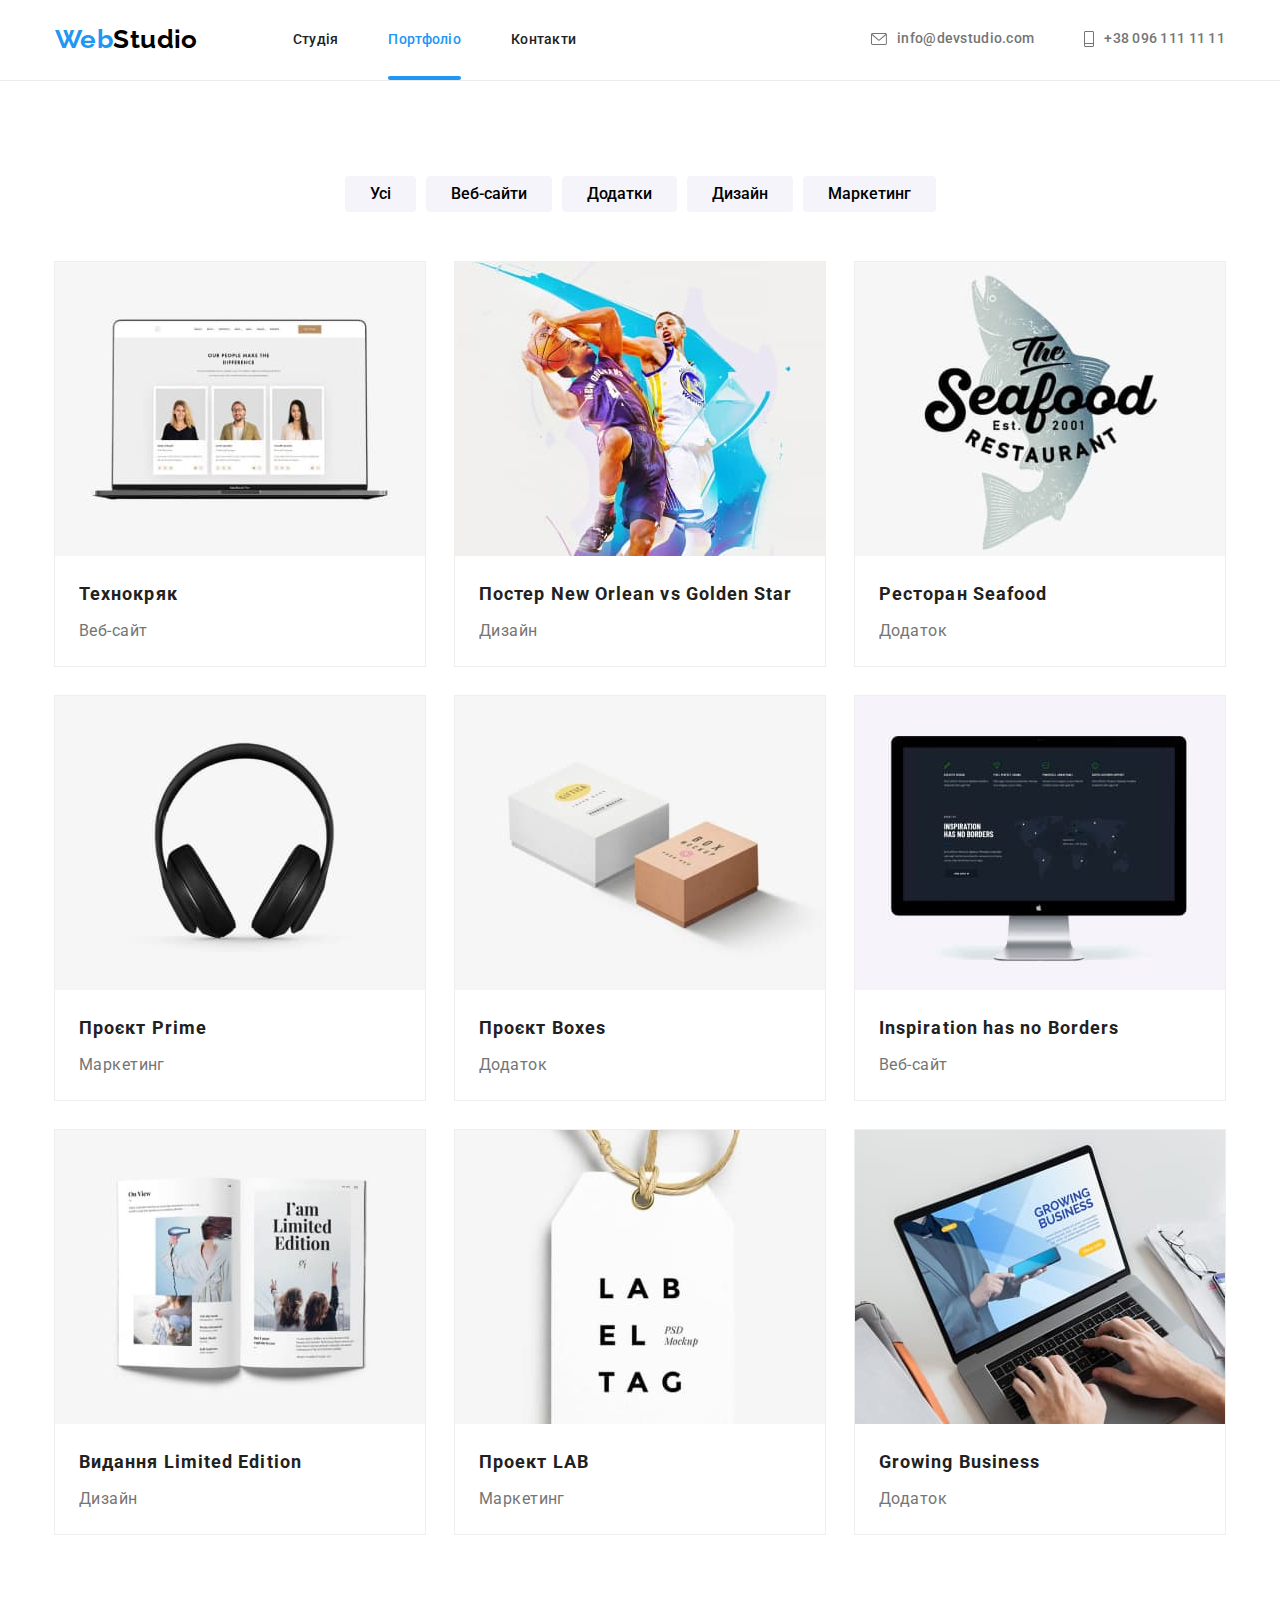
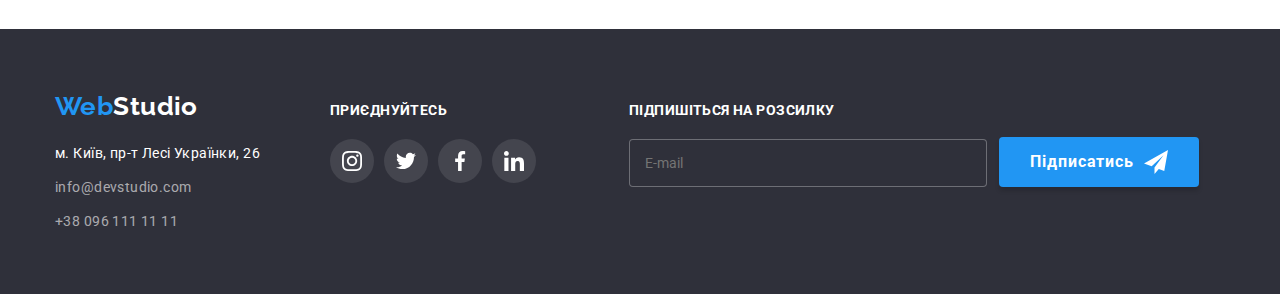
==== portfolio.html @ cc5fdcf3 "6th homework state" ====
<!DOCTYPE html>
<html lang="uk">
<head>
    <meta charset="UTF-8">
    <meta http-equiv="X-UA-Compatible" content="IE=edge">
    <meta name="viewport" content="width=device-width, initial-scale=1.0">
    <title>Document</title>
    <link rel="preconnect" href="https://fonts.googleapis.com">
    <link rel="preconnect" href="https://fonts.gstatic.com" crossorigin>
    <link href="https://fonts.googleapis.com/css2?family=Raleway:wght@700&family=Roboto:wght@400;500;700;900&display=swap"
        rel="stylesheet">
    <link rel="stylesheet" href="https://cdn.jsdelivr.net/npm/modern-normalize@1.1.0/modern-normalize.min.css">
    <link  rel="stylesheet" href="./css/style.css"/>
</head>

<body>
    <!-- шапка -->
<header>
    <div class="container">
        <nav>
            <a href="./index.html" class="nav-link-logo"><span class="logo" lang="en">
                    <span class="logo-part" lang="en">Web</span>Studio</span>
            </a>
            <ul class="nav-list">
                <li>
                    <a href="./index.html" class="nav-link ">Студія</a>
                </li>
                <li>
                    <a href="./portfolio.html" class="nav-link link-current">Портфоліо</a>
                </li>
                <li>
                    <a href="#" class="nav-link">Контакти</a>
                </li>
            </ul>
        </nav>
        <ul class="nav-contacts">
            <li>
                <a href="mailto:info@devstudio.com" class="nav-link-contacts">
                    <svg class="contact-icon envelope">
                        <use href="./image/icons.svg#icon-envelope"></use>
                    </svg>
                    info@devstudio.com
                </a>
            </li>
            <li>
                <a href="tel:380961111111" class="nav-link-contacts">
                    <svg class="contact-icon vector">
                        <use href="./image/icons.svg#icon-Vector"></use>
                    </svg>
                    +38 096 111 11 11
                </a>
            </li>
        </ul>
    </div>
    </header>
    <main>
        <section class="works-section">
            <div class="container">
                <!-- невидимий заголовок -->
                <h1 class="visually-hidden">Роботи</h1>
                <ul class="w-filters">
                    <li>
                        <button type="button" class="filter">Усі</button>
                    </li>
                    <li>
                        <button type="button" class="filter">Веб-сайти</button>
                    </li>
                    <li>
                        <button type="button" class="filter">Додатки</button>
                     </li>
                    <li>
                        <button type="button" class="filter">Дизайн</button>
                    </li>
                    <li>
                        <button type="button" class="filter">Маркетинг</button>
                    </li>
                </ul>
                    <ul class="w-list">
                        <li>
                            <a href="#" target="blank" class="work">
                                <div class="w-thumb">
                                    <img src="./image/portfolio/technokryak.jpg" alt="логотип Технокряк" width="370">
                                    <div class="overlay-paragraph">
                                        <p>Ресурс пропонує комплексні пропозиції з різним рівнем функціоналу та сервісів. Все це дозволить відвідувачу отримати
                                        вичерпні відомості про компанію чи приватну особу.</p>
                                    </div>
                                </div>
                                <div class="text-container">
                                    <h2 class="w-name">Технокряк</h2>
                                    <p class="w-filter">Веб-сайт</p>
                                </div>
                            </a>
                        </li>
                        <li>
                            <a href="#" target="blank" class="work">
                                <div class="w-thumb">
                                    <img src="./image/portfolio/poster_no_vs_gs.jpg" alt="постер" width="370">
                                    <div class="overlay-paragraph">
                                        <p>Ресурс пропонує комплексні пропозиції з різним рівнем функціоналу та сервісів. Все це дозволить відвідувачу
                                            отримати
                                            вичерпні відомості про компанію чи приватну особу.</p>
                                    </div>
                                </div>
                                <div class="text-container">
                                    <h2 class="w-name">Постер New Orlean vs Golden Star</h2>
                                    <p class="w-filter">Дизайн</p>
                                </div>
                            </a>
                        </li>
                        <li>
                            <a href="#" target="blank" class="work">
                                <div class="w-thumb">
                                    <img src="./image/portfolio/seafood.jpg" alt="логотип Seafood" width="370">
                                    <div class="overlay-paragraph">
                                        <p>Ресурс пропонує комплексні пропозиції з різним рівнем функціоналу та сервісів. Все це дозволить відвідувачу
                                            отримати
                                            вичерпні відомості про компанію чи приватну особу.</p>
                                    </div>
                                </div>
                                 <div class="text-container">
                                    <h2 class="w-name">Ресторан Seafood</h2>
                                    <p class="w-filter">Додаток</p>
                                </div>
                            </a>
                        </li>
                        <li>
                         <a href="#" target="blank" class="work">
                                <div class="w-thumb">
                                    <img src="./image/portfolio/prime.jpg" alt="логотип Prime" width="370">
                                    <div class="overlay-paragraph">
                                        <p>Ресурс пропонує комплексні пропозиції з різним рівнем функціоналу та сервісів. Все це дозволить відвідувачу отримати
                                        вичерпні відомості про компанію чи приватну особу.</p>
                                    </div>                                    
                                </div>
                                <div class="text-container">
                                    <h2 class="w-name">Проєкт Prime</h2>
                                    <p class="w-filter">Маркетинг</p>
                                </div>
                            </a>
                        </li>
                        <li>
                            <a href="#" target="blank" class="work">
                                <div class="w-thumb">
                                    <img src="./image/portfolio/boxes.jpg" alt="логотип Prime" width="370">
                                    <div class="overlay-paragraph">
                                        <p>Ресурс пропонує комплексні пропозиції з різним рівнем функціоналу та сервісів. Все це дозволить відвідувачу отримати
                                        вичерпні відомості про компанію чи приватну особу.</p>
                                    </div>                                    
                                </div>
                                <div class="text-container">
                                    <h2 class="w-name">Проєкт Boxes</h2>
                                     <p class="w-filter">Додаток</p>
                                </div>
                            </a>
                        </li>
                        <li>
                            <a href="#" target="blank" class="work">
                                <div class="w-thumb">
                                    <img src="./image/portfolio/insperation.jpg" alt="логотип Inspiration has no Borders" width="370">
                                    <div class="overlay-paragraph">
                                        <p>Ресурс пропонує комплексні пропозиції з різним рівнем функціоналу та сервісів. Все це дозволить відвідувачу отримати
                                        вичерпні відомості про компанію чи приватну особу.</p>
                                    </div>                                    
                                </div>
                                   <div class="text-container">
                                    <h2 class="w-name">Inspiration has no Borders</h2>
                                    <p class="w-filter">Веб-сайт</p>
                                </div>
                            </a>
                        </li>
                        <li>
                            <a href="#" target="blank" class="work">
                                <div class="w-thumb">
                                    <img src="./image/portfolio/limitededitions.jpg" alt="логотип Limited Edition" width="370">
                                    <div class="overlay-paragraph">
                                        <p>Ресурс пропонує комплексні пропозиції з різним рівнем функціоналу та сервісів. Все це дозволить відвідувачу отримати
                                        вичерпні відомості про компанію чи приватну особу.</p>
                                    </div>                                    
                                </div>
                                <div class="text-container">
                                    <h2 class="w-name">Видання Limited Edition</h2>
                                    <p class="w-filter">Дизайн</p>
                                </div>
                            </a>
                        </li>
                        <li>
                            <a href="#" target="blank" class="work">
                                <div class="w-thumb">
                                    <img src="./image/portfolio/labeltag.jpg" alt="логотип LAB" width="370">
                                    <div class="overlay-paragraph">
                                        <p>Ресурс пропонує комплексні пропозиції з різним рівнем функціоналу та сервісів. Все це дозволить відвідувачу отримати
                                        вичерпні відомості про компанію чи приватну особу.</p>
                                    </div>                                    
                                </div>
                                <div class="text-container">
                                    <h2 class="w-name">Проект LAB</h2>
                                    <p class="w-filter">Маркетинг</p>
                                </div>
                            </a>
                        </li>
                     <li>
                            <a href="#" target="blank" class="work">
                                <div class="w-thumb">
                                    <img src="./image/portfolio/growingbuisness.jpg" alt="логотип Growing Business" width="370">
                                    <div class="overlay-paragraph">
                                        <p>Ресурс пропонує комплексні пропозиції з різним рівнем функціоналу та сервісів. Все це дозволить відвідувачу отримати
                                        вичерпні відомості про компанію чи приватну особу.</p>
                                    </div>                                    
                                </div>
                                <div class="text-container">
                                    <h2 class="w-name">Growing Business</h2>
                                    <p class="w-filter">Додаток </p>
                                </div>
                            </a>
                        </li>
                    </ul>
            </div>
        </section>
    </main>
    <!-- нижній колнтитул -->
    <footer>
        <div class="container footer">
            <div class="adress-container">
                <a href="./index.html" class="footer-logo-link"><span class="footer-logo" lang="en"><span class="logo-part"
                            lang="en">Web</span>Studio</span></a>
                <address>
                    <ul>
                        <li><a href="https://goo.gl/maps/CPtrU1FHBa2aNyZL9" target="_blank"
                                rel="noopener noreferrer nofollow" class="footer-address-link"><span class="phis-address">м.
                                    Київ, пр-т Лесі
                                    Українки, 26</span></a></li>
                        <li><a href="mailto:info@devstudio.com" class="footer-contact-link">info@devstudio.com</a></li>
                        <li><a href="tel:380961111111" class="footer-contact-link">+38 096 111 11 11</a></li>
                    </ul>
                </address>
            </div>
            <div class="social-links-container">
                <h3 class="social-link-header">Приєднуйтесь</h3>
                <ul class="footer-social-links">
                    <li>
                        <a href="#">
                            <svg class="footer-social-icon">
                                <use href="./image/icons.svg#icon-instagram"></use>
                            </svg>
                        </a>
                    </li>
                    <li>
                        <a href="#">
                            <svg class="footer-social-icon">
                                <use href="./image/icons.svg#icon-twitter"></use>
                            </svg>
                        </a>
                    </li>
                    <li>
                        <a href="#">
                            <svg class="footer-social-icon">
                                <use href="./image/icons.svg#icon-facebook"></use>
                            </svg>
                        </a>
                    </li>
                    <li>
                        <a href="#">
                            <svg class="footer-social-icon">
                                <use href="./image/icons.svg#icon-linkedin"></use>
                            </svg>
                        </a>
                    </li>
                </ul>
            </div>
            <div class="form-container">
                <p class="invite-phrase">Підпишіться на розсилку</p>
                <form class="footer-form">
                    <label>
                        <input type="email" name="email" id="email" placeholder="E-mail">
                    </label>
                    <button type="submit">
                        Підписатись
                        <svg class="send-icon">
                            <use href="./image/icons.svg#icon-send"></use>
                        </svg>
                    </button>
    
                </form>
            </div>
        </div>
    </footer>
</body>
</html>
---- css/style.css ----
:root{
    --primary-text-color: #212121;
    --secondary-text-color: #757575;
    --primary-white-color: #FFFFFF; 
    --primary-hover-color: #2196F3;
    --balck-color: #000000;
    --secondary-background-color:#2F303A;
    --secondary-white-color:#F5F4FA;
    --contacts-link-color: rgba(255,255,255,0.6);
    --foooter-link-backgroud: rgba(255, 255, 255, 0.1);
    --backdrop-shadow: rgba(0, 0, 0, 0.2);
    --hero-button-hover-color: #188CE8;
    --border-color: #ECECEC;
    --scondary-border-color: #EEEEEE;
    --primary-icon-color:#AFB1B8;
    --hero-background: #C4C4C4;
    --hero-lenear-gradient:rgba(47, 48, 58, 0.4);

}
html{
    box-sizing: border-box;
}
*, *::before, *::after{
    box-sizing: inherit;
}

body{
    color: var(--primary-text-color);
    background-color:  var(--primary-white-color);
    font-family: Roboto, sans-serif;
    letter-spacing: 0.03em;
    font-size: 14px;
}
img{
    display: block;
    max-width: 100%;
    height: auto;
}
/* Контейнер */
.container{
    width: 1200px;
    margin-left:auto;
    margin-right:auto;
    padding-right: 15px;
    padding-left: 15px;
}
header{
    border-bottom: 1px solid var(--border-color);
    align-items: center;
    padding-top: 24px;
    padding-bottom: 25px;
}
header >.container{
    display: flex;
}

/* Navigation */
nav{
    display: flex;
    align-items: center;
}

.nav-list, .nav-contacts{
    display: flex;
    list-style: none;
    padding-left: 0;
    align-items: center;
}
.nav-list{
    margin: 0;
}
.nav-list li+li{
    margin-left: 50px;
}

.nav-contacts{
    margin: 0 0 0 auto;
}
.contact-icon{
    fill: currentColor;
    margin-right: 10px;
}
.contact-icon.envelope{
    width: 16px;
    height: 12px;
} 
.contact-icon.vector{
    width: 10px;
    height: 16px;
}

.contact-icon:hover{
    fill: var(--primary-hover-color);
}
.nav-contacts li+li{
    margin-left: 50px;
}

.nav-link{
    position: relative;
    height: 100%;
    
    text-decoration: none;  
    color: var(--primary-text-color);
    font-weight: 500;
    line-height: 1.14;
    letter-spacing: 0.02em;
    
    transition: color 250ms cubic-bezier(0.4, 0, 0.2, 1);
}
.nav-link-contacts{
    display: flex;
    align-items: center;
    
    text-decoration: none;
    color: var(--secondary-text-color);
    font-weight: 500;
    line-height: 1.14;
    letter-spacing: 0.02em;
    
    transition: color 250ms cubic-bezier(0.4, 0, 0.2, 1);
}
 .nav-link-contacts:hover, .nav-link-contacts:focus,
 .nav-list .link-current, .nav-link:hover, .nav-link:focus,  
 .f-contact-link:hover, .f-contact-link:focus{
    color: var(--primary-hover-color); 
}
.nav-link-logo, .footer-link-logo{
    text-decoration: none;
    color: var(--balck-color);
}
.nav-link-logo{
    display: inline-block;
    margin-right: 95px;
}
.logo-part{
    color: var(--primary-hover-color);
}
/* logo */
.logo{
    font-family: Raleway, sans-serif;
    color: var(--balck-color);   
    font-weight: 700;
    font-size: 26px;
    line-height: 1.19;  
}
.link-current::after{
    position: absolute;
    content: "";
    width: 100%;
    height: 4px;
    border-radius: 2px;
    background-color: var(--primary-hover-color);
    bottom: -33px;
    left: 0;
}

/* Main */
/* Hero */
.hero{
    background-color: var(--hero-background);
     background-image:  linear-gradient(
                        var(--hero-lenear-gradient),
                        var(--hero-lenear-gradient)
                         ),
                        url(../image/hero-background.jpg);
    background-repeat: no-repeat;
    background-position: center;
    background-size: cover;
    
    height: 600px;
    max-width: 1600px;
    margin-right: auto;
    margin-left: auto; 
    padding-top: 200px;
    padding-bottom: 200px;
}

.hero-heading{
    color: var(--primary-white-color);
    text-align: center;
    text-transform: uppercase;
    font-weight: 900;
    font-size: 44px;
    line-height: 1.36;
    letter-spacing: 0.06em;
    
    width: 695px;
    margin-top: 0;
    margin-bottom: 30px;
    margin-left: auto;
    margin-right: auto;
}
.hero  .hero-button{
    color: var(--primary-white-color);
    background-color: var(--primary-hover-color);
    cursor: pointer;
    text-align: center;
    font-weight: 700;
    font-size: 16px;
    line-height: 1.88;
    letter-spacing: 0.06em;
    
    min-width: 215px;
    min-height: 50px;
    display: flex;
    border: transparent;
    margin-left: auto;
    margin-right: auto;
    border-radius: 4px;
    padding: 10px 32px;
}
.hero-button:hover, .hero-button:focus{
    background-color: var(--hero-button-hover-color);
    
}

/* Modal window */
.backdrop{
    top:0;
    bottom: 0;
    left: 0;
    right: 0;
    position: fixed;

    z-index: 1;
    
    background-color:var(--backdrop-shadow); 

    transition: opacity 250ms cubic-bezier(0.4, 0, 0.2, 1);
}

.modal{
    position: absolute;
    top:50%;
    left:50%;
    right: 50%;
    bottom:50%;
    transform:translate(-50%, -50%) scale(1);
    width: 530px;
    min-height: 600px;

    padding: 40px;

    box-shadow: 0px 1px 3px rgba(0, 0, 0, 0.12), 
                0px 1px 1px rgba(0, 0, 0, 0.14), 
                0px 2px 1px rgba(0, 0, 0, 0.2);
    border-radius: 4px;
    background-color: var(--primary-white-color);

    transition: transform 400ms cubic-bezier(0.4, 0, 0.2, 1);
}
.backdrop.is-hidden .modal{
    transform:translate(-50%, 0%) scale(1.2);
    transition: transform 400ms cubic-bezier(0.4, 0, 0.2, 1);
}
.modal .close-button{
    position: absolute;
    top: 8px;
    right: 8px;

    display: flex;
    align-items: center;
    justify-content: center;

    border: 1px solid rgba(0, 0, 0, 0.1);
    border-radius: 50%;
    width: 30px;
    height: 30px;

    background-color: var(--primary-white-color);

    transition: fill 250ms cubic-bezier(0.4, 0, 0.2, 1);

}
.modal .close-button:hover{
    fill: var(--primary-hover-color);
    cursor: pointer;
}

.modal .close-button:focus{
    fill: var(--primary-hover-color);
}
.modal .modal-heading{
    margin: 0 0 12px 0;
    text-align: center;
    
    font-weight: 700;
    font-size: 20px;
    line-height: 1.15;
    letter-spacing: 0.03em;
}
.modal-form{
    width:100%;
    
}
.modal-form span{
    color:var(--secondary-text-color);

    font-weight: 400;
    font-size: 12px;
    line-height: 1.16;
    letter-spacing: 0.01em;
}

.modal-form input{
    font-weight: 400;
    font-size: 12px;
    line-height: 1.16;
    letter-spacing: 0.01em;
}
.modal-form .reg-container{
    display: block;
    margin-bottom: 10px;
    
}
.input-container{
    margin-top: 4px;
    position: relative;
}
.reg-container svg{
    position: absolute;
    width: 18px;
    height: 18px;

    transition: fill 250ms cubic-bezier(0.4, 0, 0.2, 1);
}
.tel-icon, .person-icon{
    left: 12px;
    top: 11px;
}
.mail-icon {
    
    left: 10px;
    top: 11px;
}
.close-icon{
    width: 11px;
    height: 11px;
}
.commentary-area{
    display: block;
    margin-bottom: 20px;
}
.modal-form textarea{
    padding: 12px 16px;
    margin-top: 4px;

    resize: none;
    width: 100%;
    height: 120px;

    border: 1px solid rgba(33, 33, 33, 0.2);
    border-radius: 4px;

    transition: border-color 250ms cubic-bezier(0.4, 0, 0.2, 1);
}
.backdrop.is-hidden{
    opacity: 0;
    pointer-events: none;
    
    transition: opacity 250ms cubic-bezier(0.4, 0, 0.2, 1);
}
.modal-form .login-inf{
    width: 100%;
    padding-left: 30px;
    padding-top: 12px;
    padding-bottom: 12px;

    border: 1px solid rgba(33, 33, 33, 0.2);
    border-radius: 4px;

    transition: border-color 250ms cubic-bezier(0.4, 0, 0.2, 1);

}
.checkbox-container{
    position: relative;
    
    display: flex;
    align-items: center;
    padding-left: 14px; 
}
.checkbox-label{
    padding-left: 23px;
}
.checkbox-container .agreement-label{
    font-weight: 400;
    font-size: 14px;
    line-height: 1.71;
    letter-spacing: 0.03em;

}
.checkbox-container .agreement-link{
    color: var(--primary-hover-color);
    font-weight: 400;
    line-height: 1.71;
    

    margin-left: 4px;
}
.icon-checkbox{
    position: absolute;

    left: 13px;
    pointer-events: none;

    width: 16px;
    height: 15px;
}
.icon-check{
    background-color: var(--primary-hover-color);
    opacity: 0;
}
.fake-checkbox-focus{
    opacity: 0;
}
.true-checkbox:focus~.fake-checkbox{
    opacity: 0;
}
.true-checkbox:focus~.fake-checkbox-focus {
    opacity: 1;
}
.true-checkbox:checked~.icon-check{
    opacity: 1;
}
.true-checkbox:checked~.fake-checkbox{
    opacity: 0;
}
.modal-send{
    display: block;

    margin-top: 30px;
    margin-right: auto;
    margin-left: auto;
    min-width: 200px;
    
    background-color: var(--primary-hover-color);
    border:transparent;
    box-shadow: 0px 4px 4px rgba(0, 0, 0, 0.15);
    border-radius: 4px;
    padding: 10px 52px;

    color: var(--primary-white-color);
    font-weight: 700;
    font-size: 16px;
    line-height: 1.88;
    letter-spacing: 0.06em;

    transition: background-color 250ms cubic-bezier(0.4, 0, 0.2, 1);
}
.modal-send:hover, .modal-send:hover{
    background-color: var(--hero-button-hover-color);
}
.login-inf:focus{
    border-color: var(--primary-hover-color);
    outline: none;
}
.login-inf:focus + svg{
    fill: var(--hero-button-hover-color);
}
.modal-form textarea:focus {
    border-color: var(--primary-hover-color);
    outline:none;
}
/* Features */

.f-section{
    padding-top: 95px;
    padding-bottom: 95px;
}
.f-section ul, .team-section ul, .ws-section ul{
    list-style: none;
}
.f-section ul{
    display: flex;
    padding-left: 0;
    margin-top: 0;
    margin-bottom: 0;
    padding-top: 0;
    margin-top: 0;
}
.f-section li{
    width: 270px;
}
.f-section li+li{
    margin-left: 30px;
    padding: 0;
    
}

.visually-hidden {
    position: absolute;
    white-space: nowrap;
    width: 1px;
    height: 1px;
    overflow: hidden;
    border: 0;
    padding: 0;
    clip: rect(0 0 0 0);
    clip-path: inset(50%);
    margin: -1px;
}
.icon-container{
    width: 270px;
    height: 120px;
    background-color: var(--secondary-white-color);
    display: flex;
    align-items: center;
    justify-content: center;
    margin-bottom: 30px;
}
.feature-icon{
    width: 70px;
    height: 70px;
    
}
.f-heading{
    text-transform: uppercase;
    line-height: 1.14;
    margin-top: 0;
}
.f-paragraph{
    color: var(--secondary-text-color);
    line-height: 1.71;
    margin-top: 0;
    margin-bottom: 0;
}
.f-section img{
    display: block;
}
/* What we doing */
.ws-section{
    padding-bottom: 95px;
}
.work-sphere-heading, .team-heading{
    font-size: 36px;
    line-height: 1.17;
    text-align: center;
    
    margin-bottom: 50px;
    margin-top: 0;
}
.ws-section ul{
    display: flex;
    padding: 0;
    margin: 0;
}
.ws-section li+li{
    margin-left: 30px;
}
.ws-thumb{
    position: relative;

    width: 100%;
    height: 100%;
    
}
.overlay-heading{
    position: absolute;
    bottom: 0;
    left: 0;
    padding-top: 27px;
    padding-bottom: 27px;

    width: 100%;
    height: 70px;

    background: rgba(47, 48, 58, 0.8);
}
.overlay-heading>h3{
    margin: 0;
    
    text-align: center;
    color: var(--primary-white-color);
    text-transform: uppercase;
    font-weight: 700;
    line-height: 1.14;
}
    
/* Our Team */
.team-section{
    background-color: var(--secondary-white-color);
    padding-top: 95px;
    padding-bottom: 95px;
}
.team-section ul{
    display: flex;
    margin: 0;
    padding: 0;
}
.team-section li{
    background-color: var(--primary-white-color);
    margin-left: 30px;

    box-shadow:     0px 1px 3px rgba(0, 0, 0, 0.12), 
                    0px 1px 1px rgba(0, 0, 0, 0.14), 
                    0px 2px 1px rgba(0, 0, 0, 0.2);
    border-radius: 0px 0px 4px 4px;
}
.team-section li:first-child{
    margin-left: 0;
}
.teammate{
    font-weight: 500;
    font-size: 16px;
    line-height: 1.18;
    text-align: center;
    
    margin:0 0 10px 0;
}
.teammate-position{
    color: var(--secondary-text-color);
    font-size: 16px;
    line-height: 1.18;
    text-align: center;

    margin: 0 0 16px 0;

}
.t-text-container{
    padding: 30px 32px;
}
.social-links{
    padding: 0;
    margin: 0;
}
.social-links > li{
    background-color: var(--primary-white-color);
    display: block;
    border-radius: 50%;
    box-shadow: none;
    margin-left: 0;
}
.social-links > li+li{
    margin-left: 10px;
}
.social-links a{
    fill: var(--primary-icon-color);
    display: flex;
    align-items: center;
    justify-content: center;   
    
    height: 44px;
    width: 44px;
    border-radius: 50%;  
    
    transition: background 250ms cubic-bezier(0.4, 0, 0.2, 1);
}


.social-icon{ 
    color: currentColor;
    height: 20px;
    width: 20px;

    transition: fill 250ms cubic-bezier(0.4, 0, 0.2, 1);
}
.social-links a:hover, .social-links a:focus, .social-icon:hover .social-icon:focus{
    background-color: var(--primary-hover-color);
    fill: var(--primary-white-color);

    }



/* Full-time-clients */
.clients{
    padding-top: 95px;
    padding-bottom: 95px;
}
.clients h2{
    font-weight: 700;
    font-size: 36px;
    line-height: 1.67;
    text-align: center;
    margin-bottom: 50px;
    margin-top: 0;
}
.clients-list{
    display: flex;
    
    margin: 0;
    padding: 0;

    list-style: none;
}    

.clients-list li+li{
    margin-left: 30px;
}
.clients-list a{
    justify-content: center;
    align-items: center;
    display: flex;

    fill: var(--primary-icon-color);
    width: 170px;
    height: 92px;
    border: 1px solid var(--primary-icon-color);
    border-radius: 4px;
    
    transition: border-color 250ms cubic-bezier(0.4, 0, 0.2, 1);
}
.clients-icon{
    color: currentColor;
    height: 60px;
    width: 106px;

    transition: fill 250ms cubic-bezier(0.4, 0, 0.2, 1);
}
.clients-list a:hover, .clients-list a:focus{
    border-color: var(--primary-hover-color);
    fill: var(--primary-hover-color);

}
    /* Footer */
footer{
    background-color: var(--secondary-background-color);
    padding-top: 60px;
    padding-bottom: 60px;
    display: flex;
}
footer ul{
    list-style: none;
    margin: 0;
    padding: 0;

}
footer li{
    margin-bottom: 10px;
}
footer li:last-child{
    margin-bottom: 0;
}
.footer-logo{
    color: var(--primary-white-color);
    font-family: Raleway, sans-serif;
    font-weight: 700;
    font-size: 26px;
    line-height: 1.19;

}
.footer-logo-link{
    text-decoration: none;
    display: inline-block;
    margin-bottom: 20px;
}
.footer-address-link{
    text-decoration: none;
}
footer .container{
    display: flex;
}
address{
    font-style: normal;
}
.phis-address{
    color: var(--primary-white-color);
    line-height: 1.71;
}
.footer-contact-link{
    color: var(--contacts-link-color);
    text-decoration: none;
    line-height: 1.71;
}
.footer-contact-link:hover, .footer-contact-link:focus{
    color: var(--primary-hover-color);
}

.social-links-container{
    margin-left: 70px;
}
footer .social-link-header{
    color: var(--primary-white-color);
    font-weight: 700;
    font-size: 14px;
    text-transform: uppercase;
    line-height: 1.14;
    margin-top: 0;
    margin-bottom: 20px;

}

.footer-social-links {
    padding: 0;
    margin: 0;
    display: flex;
}

.footer-social-links>li {
    
    display: block;
    border-radius: 50%;
    box-shadow: none;
    margin-left: 0;
    margin-bottom: 0;
}

.footer-social-links>li+li {
    margin-left: 10px;
}

.footer-social-links a {
    display: flex;
    align-items: center;
    justify-content: center;
    
    height: 44px;
    width: 44px;
    border-radius: 50%; 
    background-color: var(--foooter-link-backgroud);
    fill: var(--primary-white-color);

    transition: background 250ms cubic-bezier(0.4, 0, 0.2, 1);
}
.footer-social-icon{
    width: 20px;
    height: 20px;
}
.footer-social-links a:hover,
.footer-social-links a:focus{
    background-color: var(--primary-hover-color);

}
footer>.container {
    align-items: baseline;
}
.form-container{
    margin-left: 93px;  
}
.footer-form{
    position: relative;
    width: 570px;
    
}
.footer-form>label{
    display: flex;
    flex-direction: column;
}
.footer-form input{
    background-color: var(--secondary-background-color);
    padding: 15px;

    width: 358px;
    border: 1px solid rgba(255, 255, 255, 0.3);
    border-radius: 4px;
    
}
.footer-form button{
    position: absolute;
    bottom: 0;
    right: 0;

    display: flex;
    align-items: center;
    justify-content: center;

    padding: 10px 28px;
    min-width: 200px;

    background-color: var(--primary-hover-color);
    border:0;
    border-radius: 4px;
    box-shadow: 0px 4px 4px rgba(0, 0, 0, 0.15);

    color: var(--primary-white-color);
    font-weight: 700;
    font-size: 16px;
    line-height: 1.88;
    letter-spacing: 0.06em;

    fill: var(--primary-white-color);
}
.footer-form svg{
    margin-left: 10px;
    width:24px; 
    height:24px;
}
.invite-phrase{
    margin-bottom: 20px;

    color: var(--primary-white-color);
    font-weight: 700;
    line-height: 1.14;
    text-transform: uppercase;
}
/* Portfolio */
/* Filters */
.works-section{
    padding-top: 95px;
    padding-bottom: 95px;
}
.w-filters{
    list-style: none;
    margin-top: 0;
    margin-bottom: 50px;
}
.filter{
    background-color: var(--secondary-white-color);
    font-family: inherit;
    text-align: center;
    cursor: pointer;
    font-weight: 500;
    font-size: 16px;
    line-height: 1.63;

    transition: background 250ms cubic-bezier(0.4, 0, 0.2, 1), color 250ms cubic-bezier(0.4, 0, 0.2, 1), box-shadow 250ms cubic-bezier(0.4, 0, 0.2, 1);
}
.filter:hover, .filter:focus{
    background-color: var(--primary-hover-color);
    color: var(--primary-white-color);

    box-shadow: 0px 3px 1px rgba(0, 0, 0, 0.1), 
                0px 1px 2px rgba(0, 0, 0, 0.08), 
                0px 2px 2px rgba(0, 0, 0, 0.12);

}
.w-filters li+li {
    margin-left: 10px;
}

.filter {
    padding: 5px 25px;
    border: transparent;
    border-radius: 4px;
}

/* Works  */

.flex-container {
    width: 1200px;
    margin: -15px;

}
.works-section .w-filters{
    display: flex;
    justify-content: center;
    
    padding: 0;
}
.work{
    text-decoration: none;
    display: inline-block;
}
.w-list{
    display: flex;
    flex-wrap: wrap;
    
    padding: 0;
    margin: -15px;
    
    list-style: none;
}
.w-list > li{
    background-color: var(--primary-white-color);
    margin: 15px;
    outline: 1px solid var(--scondary-border-color); 
    
    display: inline-block;

}
.w-list a{
    transition: box-shadow 250ms cubic-bezier(0.4, 0, 0.2, 1);
}
.w-list a:hover, .w-list a:focus {
    box-shadow: 0px 1px 1px rgba(0, 0, 0, 0.12), 
                0px 4px 4px rgba(0, 0, 0, 0.06), 
                1px 4px 6px rgba(0, 0, 0, 0.16);

}
.work .w-name{
    color: var(--primary-text-color);
    font-size: 18px;
    line-height: 2;
    letter-spacing: 0.06em;

    margin: 0 0 4px 0;
}
.work .w-filter{
    color: var(--secondary-text-color);
    font-size: 16px;
    line-height: 1.88;
    
    margin: 0;
}
.text-container{
    padding: 20px 24px;
}
.w-thumb{
    overflow: hidden;
    position: relative;

    width: 100%;
    height: 100%;
}
.overlay-paragraph{
    position: absolute;
    top: 0;
    left: 0;
    
    padding: 63px 24px;

    transform: translateY(100%);

    width: 100%;
    height: 100%;
    background-color: rgba(33, 150, 243, 0.9);

    transition: transform 250ms cubic-bezier(0.4, 0, 0.2, 1);
}
.w-list a:hover .overlay-paragraph, .w-list a:focus .overlay-paragraph{
    position: absolute;
    top: 0;
    transform: translateY(0);

}
.overlay-paragraph p{
    margin: 0;

    color: var(--primary-white-color);
    font-weight: 400;
    font-size: 18px;
    line-height: 28px;
}
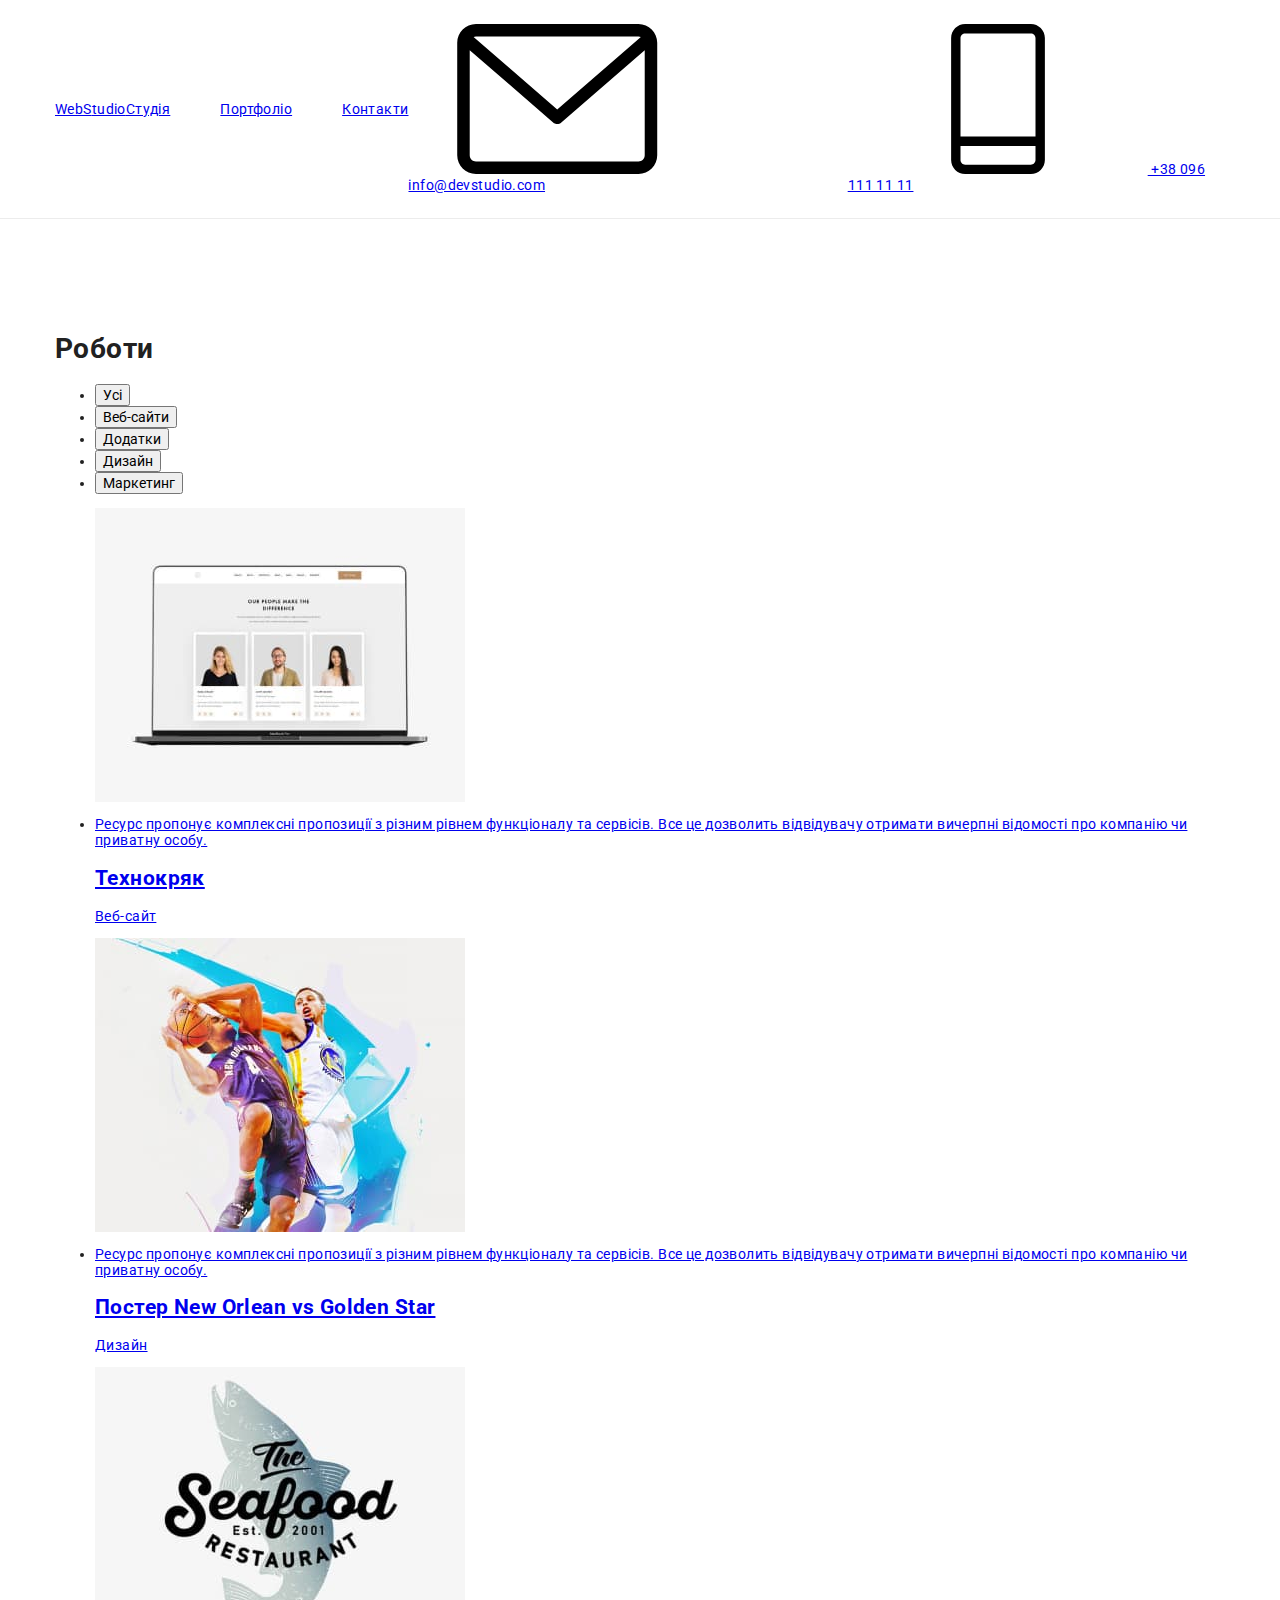
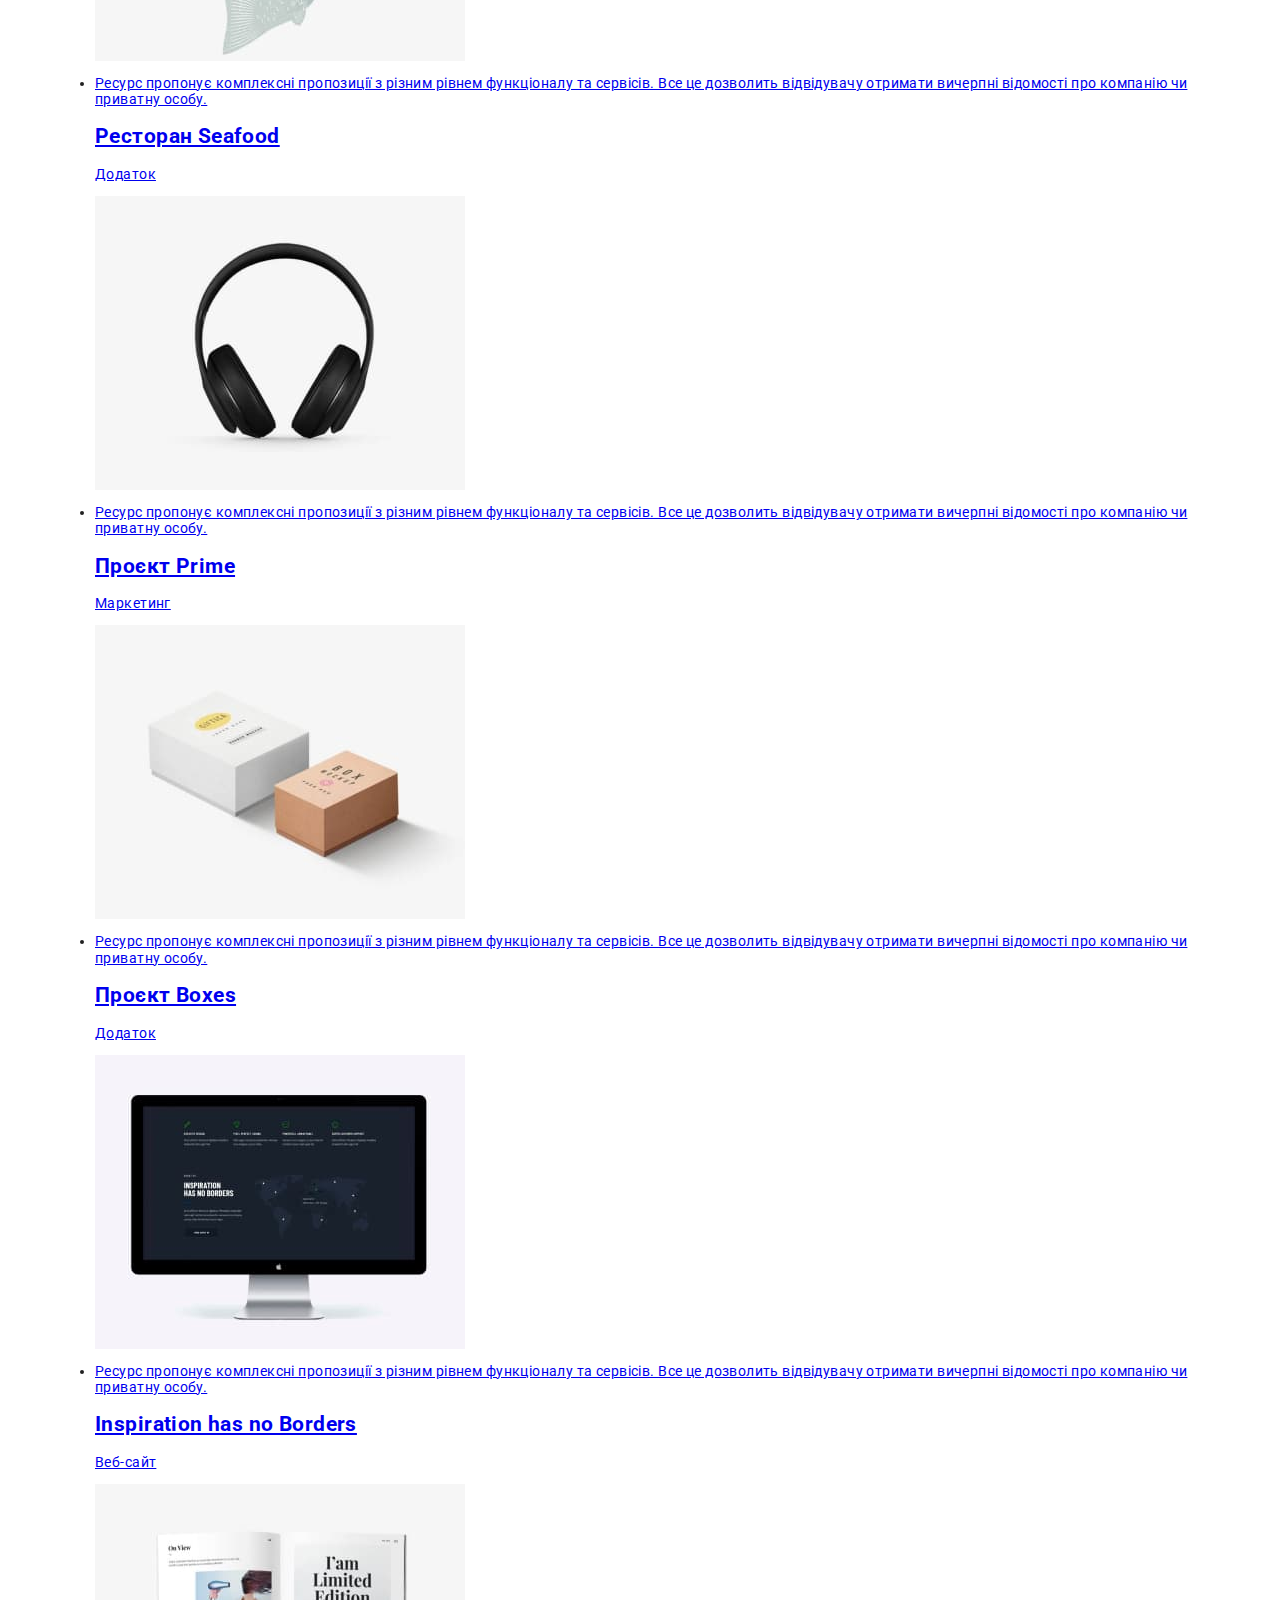
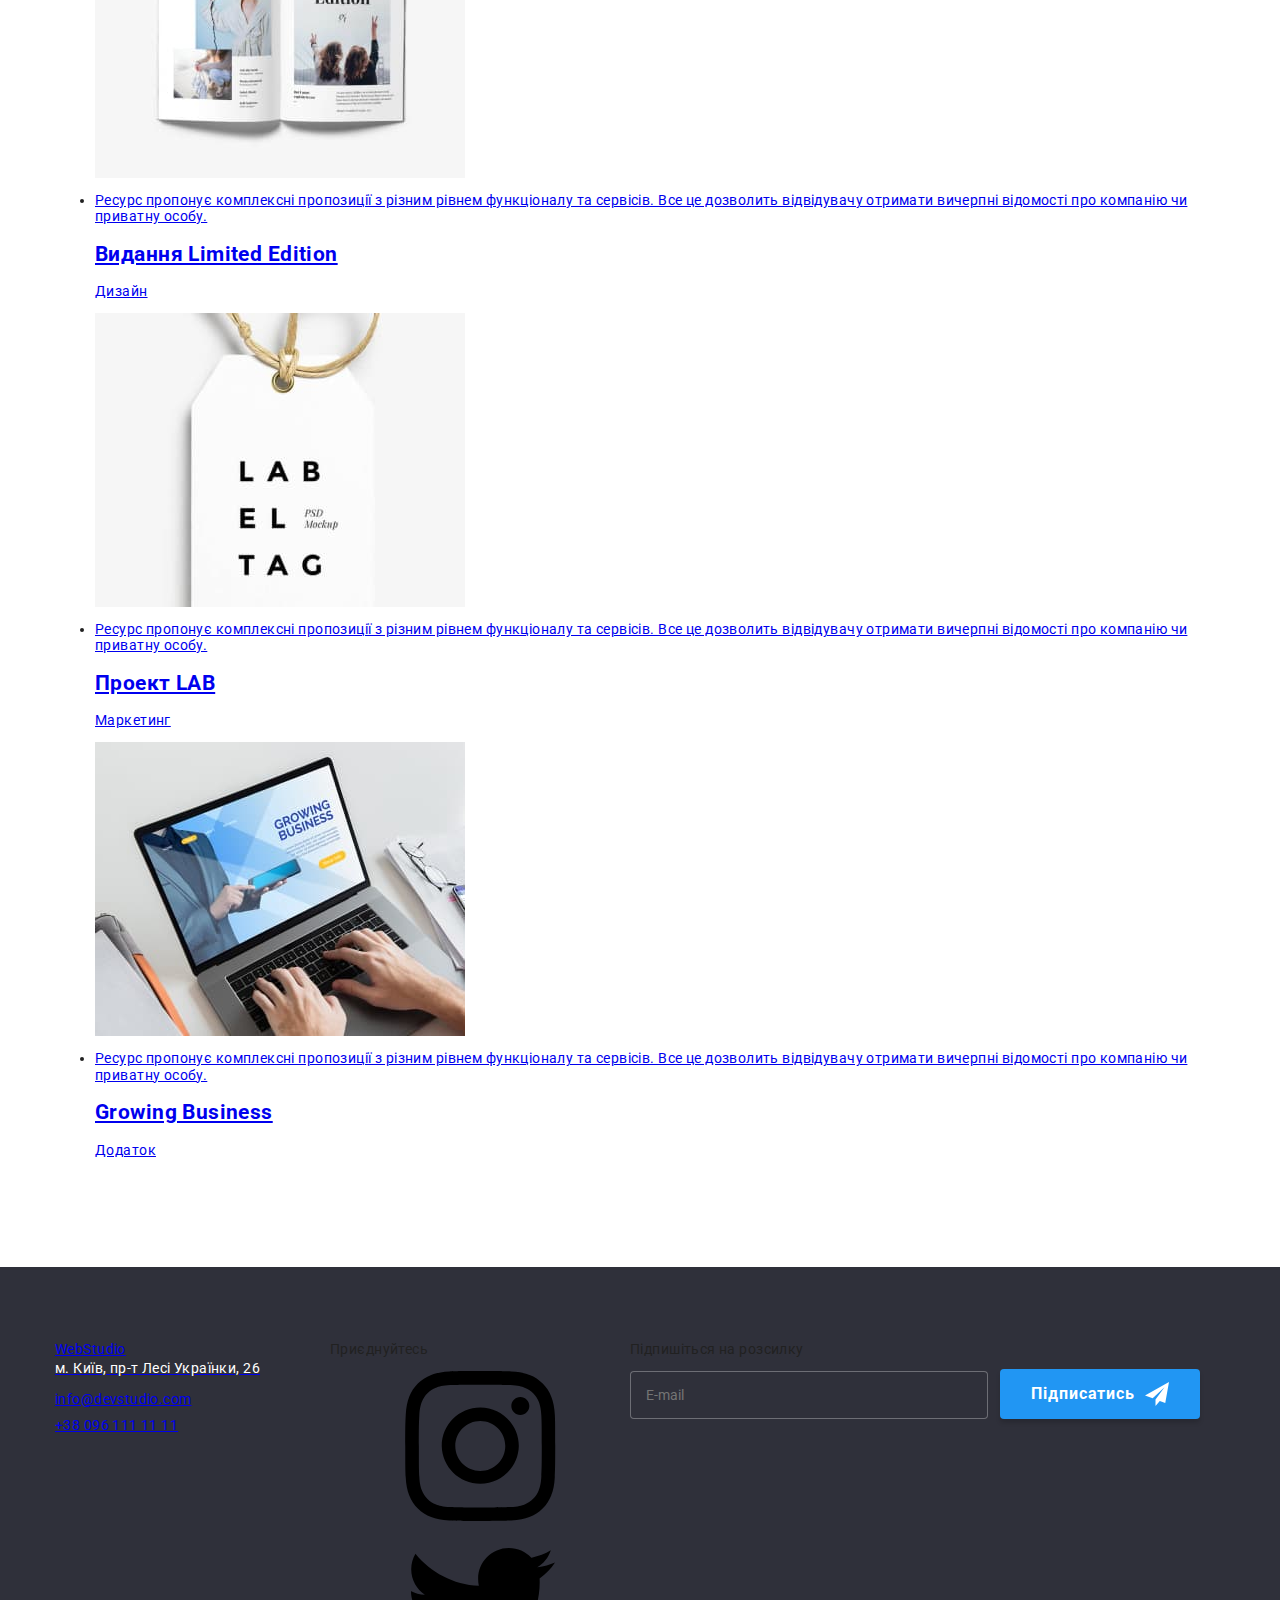
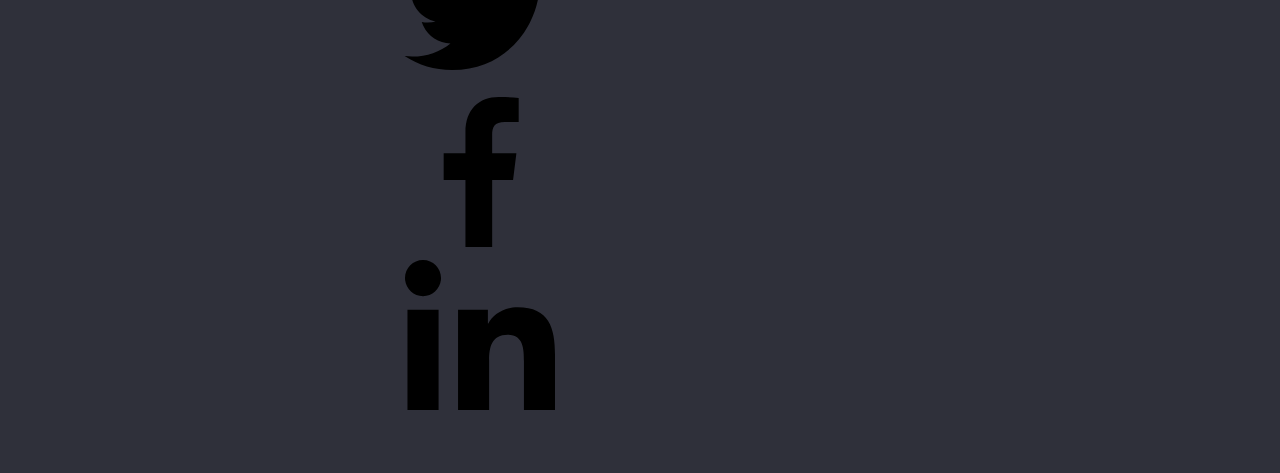
==== commit daa40345: "class global rename" ====
--- a/portfolio.html
+++ b/portfolio.html
@@ -15,201 +15,201 @@
 
 <body>
     <!-- шапка -->
-<header>
-    <div class="container">
-        <nav>
-            <a href="./index.html" class="nav-link-logo"><span class="logo" lang="en">
-                    <span class="logo-part" lang="en">Web</span>Studio</span>
-            </a>
-            <ul class="nav-list">
+    <header class="header">
+        <div class="container">
+            <nav class="site-nav">
+                <a href="./index.html" class="site-nav__logo">
+                    WebS<span class="site-nav__logo-part" lang="en">tudio</span>
+                </a>
+                <ul class="nav-list">
+                    <li class="nav-list__list-item">
+                        <a href="./index.html" class="nav-list__nav-link nav-list__nav-link--current">Студія</a>
+                    </li>
+                    <li>
+                        <a href="./portfolio.html" class="nav-list__nav-link ">Портфоліо</a>
+                    </li>
+                    <li>
+                        <a href="#" class="nav-list__nav-link">Контакти</a>
+                    </li>
+                </ul>
+            </nav>
+            <ul class="nav-contacts">
                 <li>
-                    <a href="./index.html" class="nav-link ">Студія</a>
+                    <a href="mailto:info@devstudio.com" class="nav-contacts__link-contact">
+                        <svg class="nav-contacts__contact-icon nav-contacts__contact-icon--envelope">
+                            <use href="./image/icons.svg#icon-envelope"></use>
+                        </svg>
+                        info@devstudio.com
+                    </a>
                 </li>
                 <li>
-                    <a href="./portfolio.html" class="nav-link link-current">Портфоліо</a>
-                </li>
-                <li>
-                    <a href="#" class="nav-link">Контакти</a>
+                    <a href="tel:380961111111" class="nav-contacts__link-contact">
+                        <svg class="nav-contacts__link-contact nav-contacts__link-contact:vector">
+                            <use href="./image/icons.svg#icon-Vector"></use>
+                        </svg>
+                        +38 096 111 11 11
+                    </a>
                 </li>
             </ul>
-        </nav>
-        <ul class="nav-contacts">
-            <li>
-                <a href="mailto:info@devstudio.com" class="nav-link-contacts">
-                    <svg class="contact-icon envelope">
-                        <use href="./image/icons.svg#icon-envelope"></use>
-                    </svg>
-                    info@devstudio.com
-                </a>
-            </li>
-            <li>
-                <a href="tel:380961111111" class="nav-link-contacts">
-                    <svg class="contact-icon vector">
-                        <use href="./image/icons.svg#icon-Vector"></use>
-                    </svg>
-                    +38 096 111 11 11
-                </a>
-            </li>
-        </ul>
-    </div>
+        </div>
     </header>
     <main>
         <section class="works-section">
             <div class="container">
-                <!-- невидимий заголовок -->
-                <h1 class="visually-hidden">Роботи</h1>
-                <ul class="w-filters">
-                    <li>
-                        <button type="button" class="filter">Усі</button>
-                    </li>
-                    <li>
-                        <button type="button" class="filter">Веб-сайти</button>
-                    </li>
-                    <li>
-                        <button type="button" class="filter">Додатки</button>
+                <!-- невидимий заголовок visually-hidden-->
+                <h1 class="works-section__heading ">Роботи</h1>
+                <ul class="works-filters">
+                    <li class="works-filters__list-item">
+                        <button type="button" class="works-filters__filter">Усі</button>
+                    </li>
+                    <li class="works-filters__list-item">
+                        <button type="button" class="works-filters__filter">Веб-сайти</button>
+                    </li>
+                    <li class="works-filters__list-item">
+                        <button type="button" class="works-filters__filter">Додатки</button>
                      </li>
-                    <li>
-                        <button type="button" class="filter">Дизайн</button>
-                    </li>
-                    <li>
-                        <button type="button" class="filter">Маркетинг</button>
+                    <li class="works-filters__list-item">
+                        <button type="button" class="works-filters__filter">Дизайн</button>
+                    </li>
+                    <li class="works-filters__list-item">
+                        <button type="button" class="works-filters__filter">Маркетинг</button>
                     </li>
                 </ul>
-                    <ul class="w-list">
-                        <li>
-                            <a href="#" target="blank" class="work">
-                                <div class="w-thumb">
+                    <ul class="works-list">
+                        <li class="works-list__list-item" >
+                            <a href="#" target="blank" class="works-list__work">
+                                <div class="works-list__thumb">
                                     <img src="./image/portfolio/technokryak.jpg" alt="логотип Технокряк" width="370">
-                                    <div class="overlay-paragraph">
-                                        <p>Ресурс пропонує комплексні пропозиції з різним рівнем функціоналу та сервісів. Все це дозволить відвідувачу отримати
+                                    <div class="works-list__overlay-paragraph">
+                                        <p class="works-list__meta">Ресурс пропонує комплексні пропозиції з різним рівнем функціоналу та сервісів. Все це дозволить відвідувачу отримати
                                         вичерпні відомості про компанію чи приватну особу.</p>
                                     </div>
                                 </div>
-                                <div class="text-container">
-                                    <h2 class="w-name">Технокряк</h2>
-                                    <p class="w-filter">Веб-сайт</p>
-                                </div>
-                            </a>
-                        </li>
-                        <li>
-                            <a href="#" target="blank" class="work">
-                                <div class="w-thumb">
+                                <div class="works-list__text-container">
+                                    <h2 class="works-list__name">Технокряк</h2>
+                                    <p class="works-list__filter">Веб-сайт</p>
+                                </div>
+                            </a>
+                        </li>
+                        <li class="works-list__list-item">
+                            <a href="#" target="blank" class="works-list__work">
+                                <div class="works-list__thumb">
                                     <img src="./image/portfolio/poster_no_vs_gs.jpg" alt="постер" width="370">
-                                    <div class="overlay-paragraph">
-                                        <p>Ресурс пропонує комплексні пропозиції з різним рівнем функціоналу та сервісів. Все це дозволить відвідувачу
+                                    <div class="works-list__overlay-paragraph">
+                                        <p class="works-list__meta">Ресурс пропонує комплексні пропозиції з різним рівнем функціоналу та сервісів. Все це дозволить відвідувачу
                                             отримати
                                             вичерпні відомості про компанію чи приватну особу.</p>
                                     </div>
                                 </div>
-                                <div class="text-container">
-                                    <h2 class="w-name">Постер New Orlean vs Golden Star</h2>
-                                    <p class="w-filter">Дизайн</p>
-                                </div>
-                            </a>
-                        </li>
-                        <li>
-                            <a href="#" target="blank" class="work">
-                                <div class="w-thumb">
+                                <div class="works-list__text-container">
+                                    <h2 class="works-list__name">Постер New Orlean vs Golden Star</h2>
+                                    <p class="works-list__filter">Дизайн</p>
+                                </div>
+                            </a>
+                        </li>
+                        <li class="works-list__list-item">
+                            <a href="#" target="blank" class="works-list__work">
+                                <div class="works-list__thumb">
                                     <img src="./image/portfolio/seafood.jpg" alt="логотип Seafood" width="370">
-                                    <div class="overlay-paragraph">
-                                        <p>Ресурс пропонує комплексні пропозиції з різним рівнем функціоналу та сервісів. Все це дозволить відвідувачу
+                                    <div class="works-list__overlay-paragraph">
+                                        <p class="works-list__meta">Ресурс пропонує комплексні пропозиції з різним рівнем функціоналу та сервісів. Все це дозволить відвідувачу
                                             отримати
                                             вичерпні відомості про компанію чи приватну особу.</p>
                                     </div>
                                 </div>
-                                 <div class="text-container">
-                                    <h2 class="w-name">Ресторан Seafood</h2>
-                                    <p class="w-filter">Додаток</p>
-                                </div>
-                            </a>
-                        </li>
-                        <li>
-                         <a href="#" target="blank" class="work">
-                                <div class="w-thumb">
+                                 <div class="works-list__text-container">
+                                    <h2 class="works-list__name">Ресторан Seafood</h2>
+                                    <p class="works-list__filter">Додаток</p>
+                                </div>
+                            </a>
+                        </li>
+                        <li class="works-list__list-item">
+                         <a href="#" target="blank" class="works-list__work">
+                                <div class="works-list__thumb">
                                     <img src="./image/portfolio/prime.jpg" alt="логотип Prime" width="370">
-                                    <div class="overlay-paragraph">
-                                        <p>Ресурс пропонує комплексні пропозиції з різним рівнем функціоналу та сервісів. Все це дозволить відвідувачу отримати
-                                        вичерпні відомості про компанію чи приватну особу.</p>
-                                    </div>                                    
-                                </div>
-                                <div class="text-container">
-                                    <h2 class="w-name">Проєкт Prime</h2>
-                                    <p class="w-filter">Маркетинг</p>
-                                </div>
-                            </a>
-                        </li>
-                        <li>
-                            <a href="#" target="blank" class="work">
-                                <div class="w-thumb">
+                                    <div class="works-list__overlay-paragraph">
+                                        <p class="works-list__meta">Ресурс пропонує комплексні пропозиції з різним рівнем функціоналу та сервісів. Все це дозволить відвідувачу отримати
+                                        вичерпні відомості про компанію чи приватну особу.</p>
+                                    </div>                                    
+                                </div>
+                                <div class="works-list__text-container">
+                                    <h2 class="works-list__name">Проєкт Prime</h2>
+                                    <p class="works-list__filter">Маркетинг</p>
+                                </div>
+                            </a>
+                        </li>
+                        <li class="works-list__list-item">
+                            <a href="#" target="blank" class="works-list__work">
+                                <div class="works-list__thumb">
                                     <img src="./image/portfolio/boxes.jpg" alt="логотип Prime" width="370">
-                                    <div class="overlay-paragraph">
-                                        <p>Ресурс пропонує комплексні пропозиції з різним рівнем функціоналу та сервісів. Все це дозволить відвідувачу отримати
-                                        вичерпні відомості про компанію чи приватну особу.</p>
-                                    </div>                                    
-                                </div>
-                                <div class="text-container">
-                                    <h2 class="w-name">Проєкт Boxes</h2>
-                                     <p class="w-filter">Додаток</p>
-                                </div>
-                            </a>
-                        </li>
-                        <li>
-                            <a href="#" target="blank" class="work">
-                                <div class="w-thumb">
+                                    <div class="works-list__overlay-paragraph">
+                                        <p class="works-list__meta">Ресурс пропонує комплексні пропозиції з різним рівнем функціоналу та сервісів. Все це дозволить відвідувачу отримати
+                                        вичерпні відомості про компанію чи приватну особу.</p>
+                                    </div>                                    
+                                </div>
+                                <div class="works-list__text-container">
+                                    <h2 class="works-list__name">Проєкт Boxes</h2>
+                                     <p class="works-list__filter">Додаток</p>
+                                </div>
+                            </a>
+                        </li>
+                        <li class="works-list__list-item">
+                            <a href="#" target="blank" class="works-list__work">
+                                <div class="works-list__thumb">
                                     <img src="./image/portfolio/insperation.jpg" alt="логотип Inspiration has no Borders" width="370">
-                                    <div class="overlay-paragraph">
-                                        <p>Ресурс пропонує комплексні пропозиції з різним рівнем функціоналу та сервісів. Все це дозволить відвідувачу отримати
-                                        вичерпні відомості про компанію чи приватну особу.</p>
-                                    </div>                                    
-                                </div>
-                                   <div class="text-container">
-                                    <h2 class="w-name">Inspiration has no Borders</h2>
-                                    <p class="w-filter">Веб-сайт</p>
-                                </div>
-                            </a>
-                        </li>
-                        <li>
-                            <a href="#" target="blank" class="work">
-                                <div class="w-thumb">
+                                    <div class="works-list__overlay-paragraph">
+                                        <p class="works-list__meta">Ресурс пропонує комплексні пропозиції з різним рівнем функціоналу та сервісів. Все це дозволить відвідувачу отримати
+                                        вичерпні відомості про компанію чи приватну особу.</p>
+                                    </div>                                    
+                                </div>
+                                   <div class="works-list__text-container">
+                                    <h2 class="works-list__name">Inspiration has no Borders</h2>
+                                    <p class="works-list__filter">Веб-сайт</p>
+                                </div>
+                            </a>
+                        </li>
+                        <li class="works-list__list-item">
+                            <a href="#" target="blank" class="works-list__work">
+                                <div class="works-list__thumb">
                                     <img src="./image/portfolio/limitededitions.jpg" alt="логотип Limited Edition" width="370">
-                                    <div class="overlay-paragraph">
-                                        <p>Ресурс пропонує комплексні пропозиції з різним рівнем функціоналу та сервісів. Все це дозволить відвідувачу отримати
-                                        вичерпні відомості про компанію чи приватну особу.</p>
-                                    </div>                                    
-                                </div>
-                                <div class="text-container">
-                                    <h2 class="w-name">Видання Limited Edition</h2>
-                                    <p class="w-filter">Дизайн</p>
-                                </div>
-                            </a>
-                        </li>
-                        <li>
-                            <a href="#" target="blank" class="work">
-                                <div class="w-thumb">
+                                    <div class="works-list__overlay-paragraph">
+                                        <p class="works-list__meta">Ресурс пропонує комплексні пропозиції з різним рівнем функціоналу та сервісів. Все це дозволить відвідувачу отримати
+                                        вичерпні відомості про компанію чи приватну особу.</p>
+                                    </div>                                    
+                                </div>
+                                <div class="works-list__text-container">
+                                    <h2 class="works-list__name">Видання Limited Edition</h2>
+                                    <p class="works-list__filter">Дизайн</p>
+                                </div>
+                            </a>
+                        </li>
+                        <li class="works-list__list-item">
+                            <a href="#" target="blank" class="works-list__work">
+                                <div class="works-list__thumb">
                                     <img src="./image/portfolio/labeltag.jpg" alt="логотип LAB" width="370">
-                                    <div class="overlay-paragraph">
-                                        <p>Ресурс пропонує комплексні пропозиції з різним рівнем функціоналу та сервісів. Все це дозволить відвідувачу отримати
-                                        вичерпні відомості про компанію чи приватну особу.</p>
-                                    </div>                                    
-                                </div>
-                                <div class="text-container">
-                                    <h2 class="w-name">Проект LAB</h2>
-                                    <p class="w-filter">Маркетинг</p>
-                                </div>
-                            </a>
-                        </li>
-                     <li>
-                            <a href="#" target="blank" class="work">
-                                <div class="w-thumb">
+                                    <div class="works-list__overlay-paragraph">
+                                        <p class="works-list__meta">Ресурс пропонує комплексні пропозиції з різним рівнем функціоналу та сервісів. Все це дозволить відвідувачу отримати
+                                        вичерпні відомості про компанію чи приватну особу.</p>
+                                    </div>                                    
+                                </div>
+                                <div class="works-list__text-container">
+                                    <h2 class="works-list__name">Проект LAB</h2>
+                                    <p class="works-list__filter">Маркетинг</p>
+                                </div>
+                            </a>
+                        </li>
+                        <li class="works-list__list-item">
+                            <a href="#" target="blank" class="works-list__work">
+                                <div class="works-list__thumb">
                                     <img src="./image/portfolio/growingbuisness.jpg" alt="логотип Growing Business" width="370">
-                                    <div class="overlay-paragraph">
-                                        <p>Ресурс пропонує комплексні пропозиції з різним рівнем функціоналу та сервісів. Все це дозволить відвідувачу отримати
-                                        вичерпні відомості про компанію чи приватну особу.</p>
-                                    </div>                                    
-                                </div>
-                                <div class="text-container">
-                                    <h2 class="w-name">Growing Business</h2>
-                                    <p class="w-filter">Додаток </p>
+                                    <div class="works-list__overlay-paragraph">
+                                        <p class="works-list__meta">Ресурс пропонує комплексні пропозиції з різним рівнем функціоналу та сервісів. Все це дозволить відвідувачу отримати
+                                        вичерпні відомості про компанію чи приватну особу.</p>
+                                    </div>                                    
+                                </div>
+                                <div class="works-list__text-container">
+                                    <h2 class="works-list__name">Growing Business</h2>
+                                    <p class="works-list__filter">Додаток </p>
                                 </div>
                             </a>
                         </li>
@@ -220,62 +220,66 @@
     <!-- нижній колнтитул -->
     <footer>
         <div class="container footer">
-            <div class="adress-container">
-                <a href="./index.html" class="footer-logo-link"><span class="footer-logo" lang="en"><span class="logo-part"
-                            lang="en">Web</span>Studio</span></a>
+            <div class="address-container">
+                <a href="./index.html" class="footer__logo-link"><span class="footer__logo" lang="en">Web<span
+                            class="footer__logo-part--inverse" lang="en">Studio</span></a>
                 <address>
-                    <ul>
-                        <li><a href="https://goo.gl/maps/CPtrU1FHBa2aNyZL9" target="_blank"
-                                rel="noopener noreferrer nofollow" class="footer-address-link"><span class="phis-address">м.
-                                    Київ, пр-т Лесі
-                                    Українки, 26</span></a></li>
-                        <li><a href="mailto:info@devstudio.com" class="footer-contact-link">info@devstudio.com</a></li>
-                        <li><a href="tel:380961111111" class="footer-contact-link">+38 096 111 11 11</a></li>
+                    <ul class="address-list">
+                        <li class="address-list__item">
+                            <a href="https://goo.gl/maps/CPtrU1FHBa2aNyZL9" target="_blank"
+                                rel="noopener noreferrer nofollow" class="address-list__address-link">
+                                <span class="phis-address">м. Київ, пр-т Лесі Українки, 26</span>
+                            </a>
+                        </li>
+                        <li class="address-list__item">
+                            <a href="mailto:info@devstudio.com" class="address-list__contact-link">info@devstudio.com</a>
+                        </li>
+                        <li class="address-list__item">
+                            <a href="tel:380961111111" class="address-list__contact-link">+38 096 111 11 11</a>
+                        </li>
                     </ul>
                 </address>
             </div>
             <div class="social-links-container">
-                <h3 class="social-link-header">Приєднуйтесь</h3>
-                <ul class="footer-social-links">
-                    <li>
-                        <a href="#">
-                            <svg class="footer-social-icon">
+                <p class="social-link-label">Приєднуйтесь</p>
+                <ul class="social-networks">
+                    <li class="social-networks__item">
+                        <a href="#" class="social-networks__link">
+                            <svg class="social-networks__icon">
                                 <use href="./image/icons.svg#icon-instagram"></use>
                             </svg>
                         </a>
                     </li>
-                    <li>
-                        <a href="#">
-                            <svg class="footer-social-icon">
+                    <li class="social-networks__item">
+                        <a href="#" class="social-networks__link">
+                            <svg class="social-networks__icon">
                                 <use href="./image/icons.svg#icon-twitter"></use>
                             </svg>
                         </a>
                     </li>
-                    <li>
-                        <a href="#">
-                            <svg class="footer-social-icon">
+                    <li class="social-networks__item">
+                        <a href="#" class="social-networks__link">
+                            <svg class="social-networks__icon">
                                 <use href="./image/icons.svg#icon-facebook"></use>
                             </svg>
                         </a>
                     </li>
-                    <li>
-                        <a href="#">
-                            <svg class="footer-social-icon">
+                    <li class="social-networks__item">
+                        <a href="#" class="social-networks__link">
+                            <svg class="social-networks__icon">
                                 <use href="./image/icons.svg#icon-linkedin"></use>
                             </svg>
                         </a>
                     </li>
                 </ul>
             </div>
-            <div class="form-container">
-                <p class="invite-phrase">Підпишіться на розсилку</p>
-                <form class="footer-form">
-                    <label>
-                        <input type="email" name="email" id="email" placeholder="E-mail">
-                    </label>
-                    <button type="submit">
+            <div class="footer-form">
+                <p class="form-form__label">Підпишіться на розсилку</p>
+                <form class="footer-form__body">
+                    <input type="email" name="email" id="email" placeholder="E-mail" class="footer-form__imput-field">
+                    <button type="submit" class="footer-form__submit-button">
                         Підписатись
-                        <svg class="send-icon">
+                        <svg class="footer-form__button-icon">
                             <use href="./image/icons.svg#icon-send"></use>
                         </svg>
                     </button>
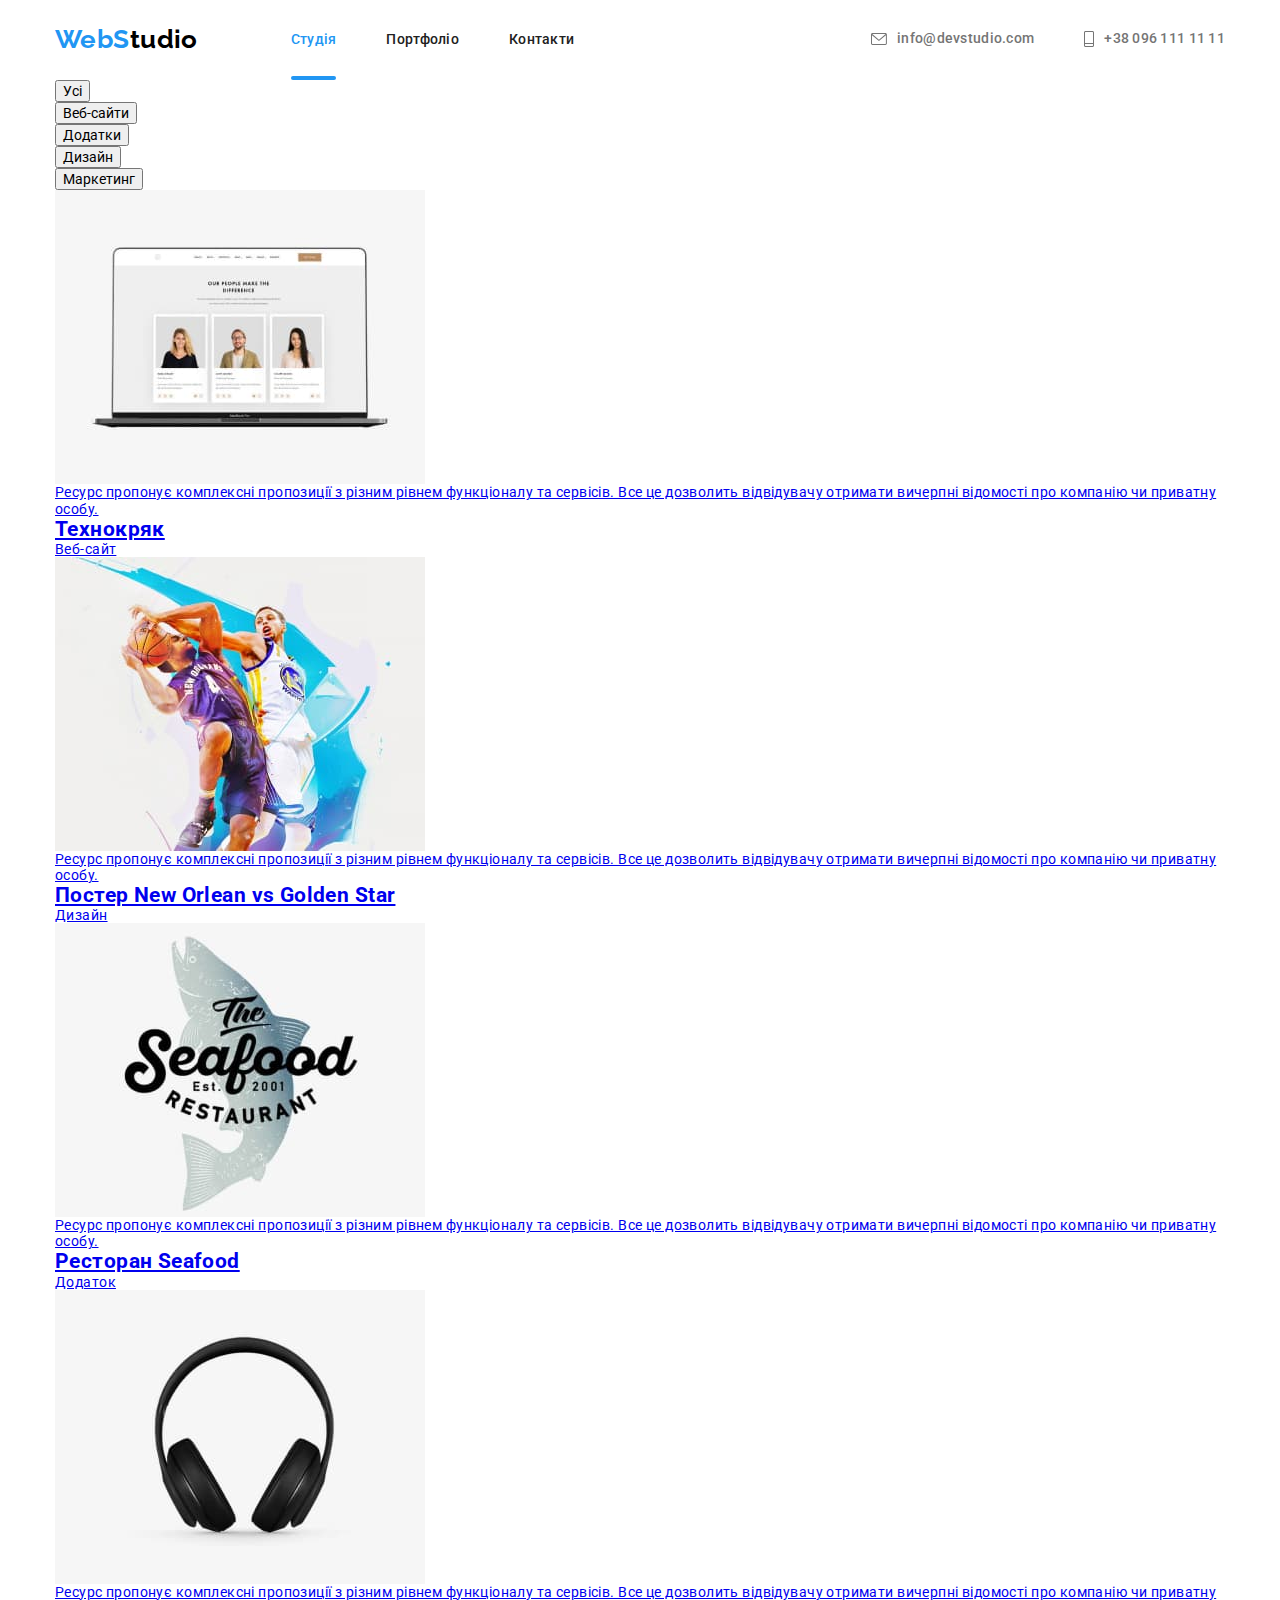
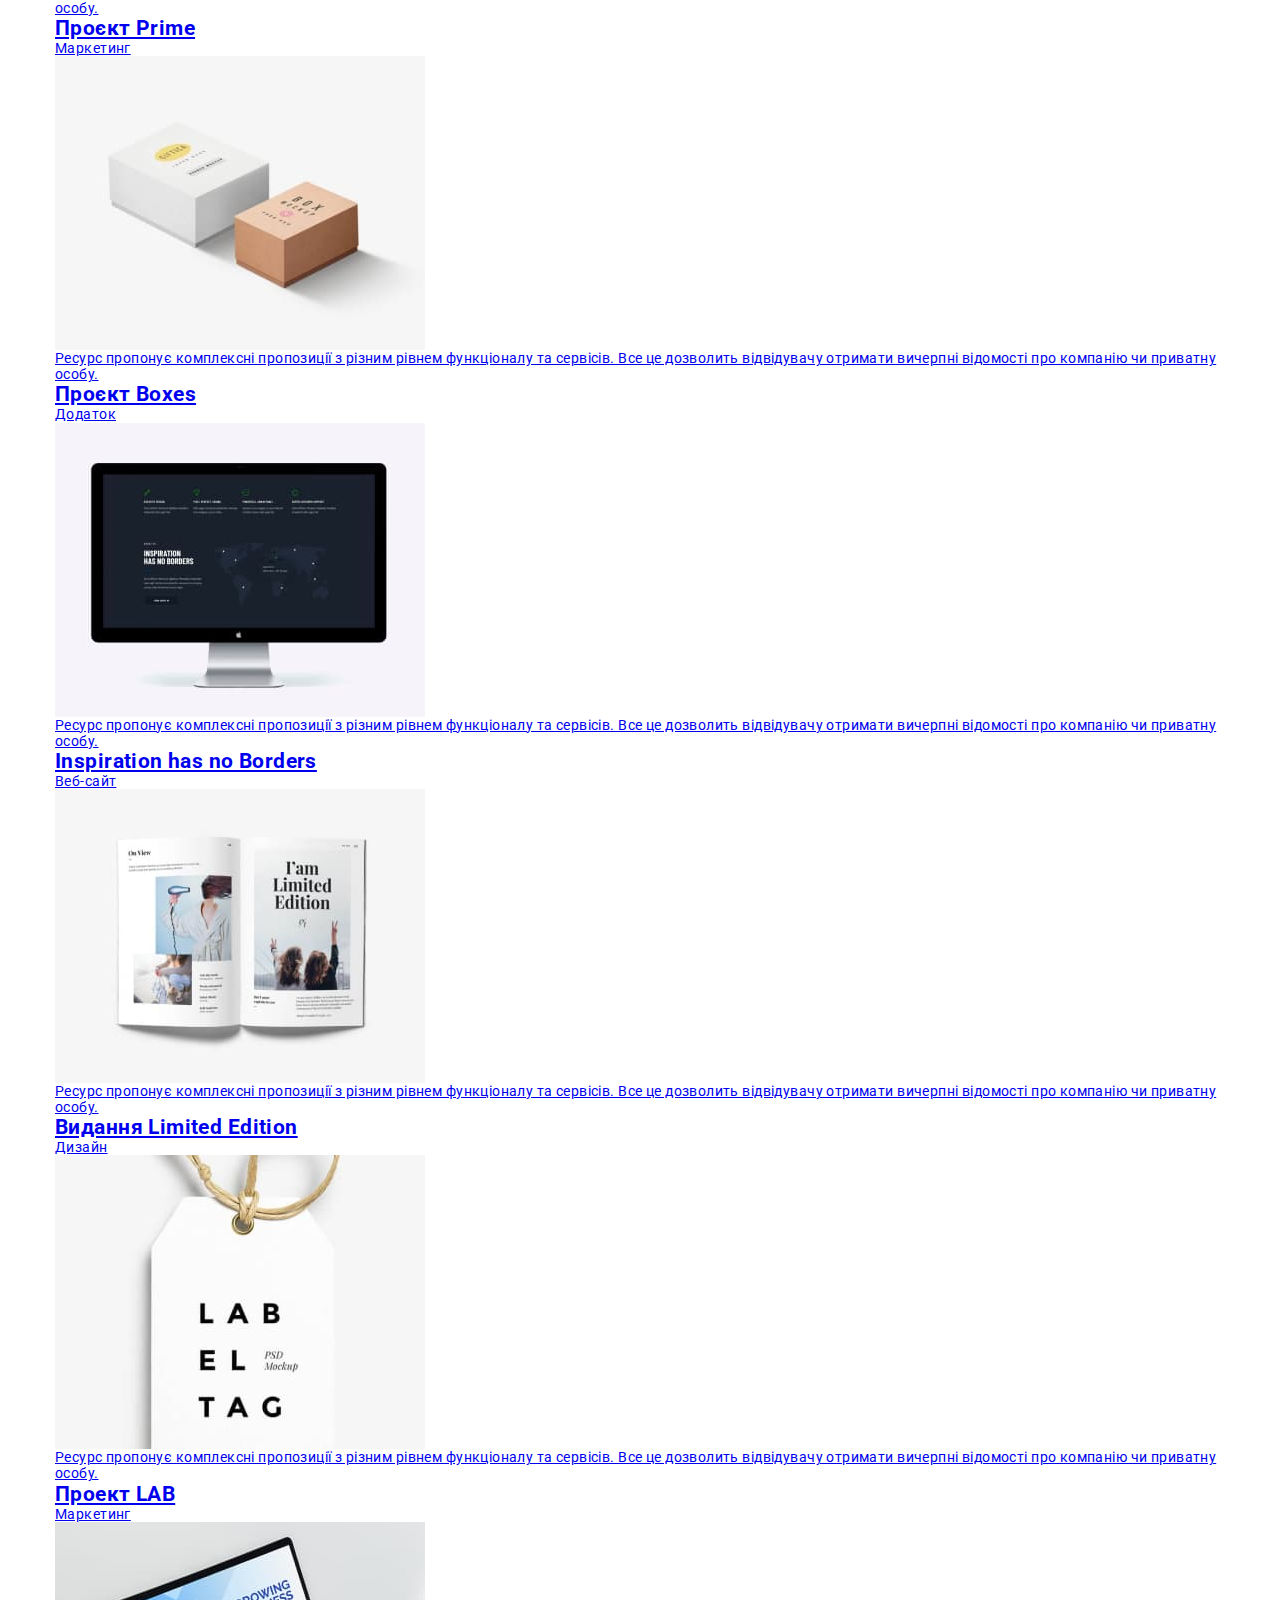
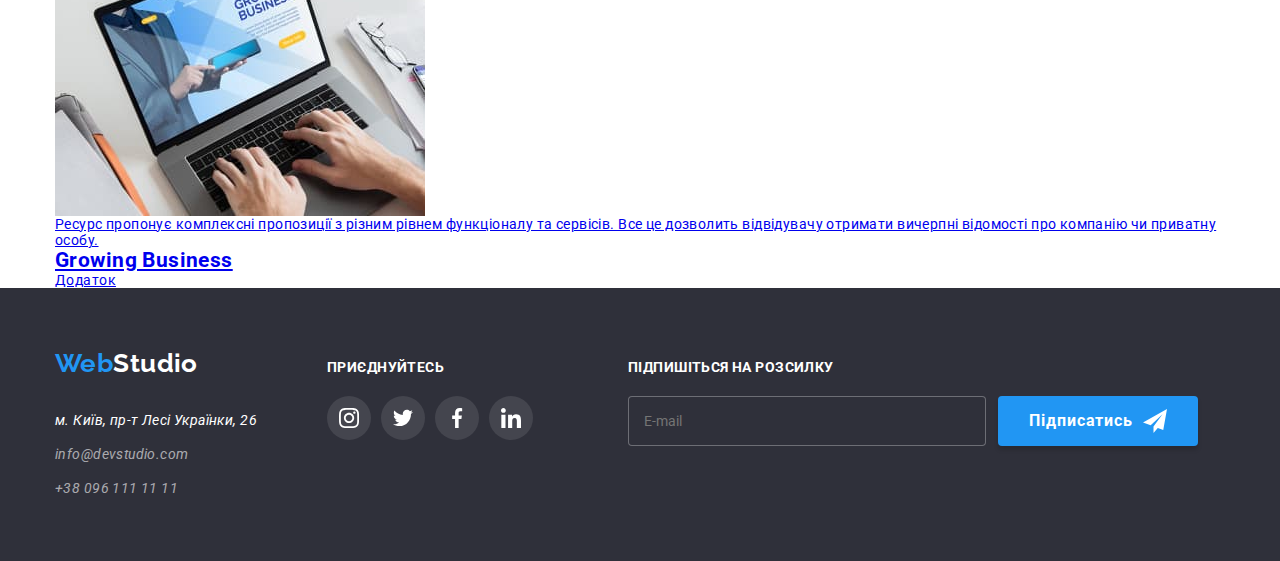
==== commit 8cee42fb: "index ready" ====
--- a/portfolio.html
+++ b/portfolio.html
@@ -10,41 +10,41 @@
     <link href="https://fonts.googleapis.com/css2?family=Raleway:wght@700&family=Roboto:wght@400;500;700;900&display=swap"
         rel="stylesheet">
     <link rel="stylesheet" href="https://cdn.jsdelivr.net/npm/modern-normalize@1.1.0/modern-normalize.min.css">
-    <link  rel="stylesheet" href="./css/style.css"/>
+    <link  rel="stylesheet" href="./css/main.min.css"/>
 </head>
 
 <body>
     <!-- шапка -->
     <header class="header">
-        <div class="container">
+        <div class="header__container container">
             <nav class="site-nav">
-                <a href="./index.html" class="site-nav__logo">
-                    WebS<span class="site-nav__logo-part" lang="en">tudio</span>
+                <a href="./index.html" class="header__logo logo">
+                    WebS<span class="logo-part" lang="en">tudio</span>
                 </a>
                 <ul class="nav-list">
-                    <li class="nav-list__list-item">
-                        <a href="./index.html" class="nav-list__nav-link nav-list__nav-link--current">Студія</a>
-                    </li>
-                    <li>
-                        <a href="./portfolio.html" class="nav-list__nav-link ">Портфоліо</a>
-                    </li>
-                    <li>
-                        <a href="#" class="nav-list__nav-link">Контакти</a>
+                    <li class="nav-list__item">
+                        <a href="./index.html" class="nav-list__link nav-list__link--currant">Студія</a>
+                    </li>
+                    <li class="nav-list__item">
+                        <a href="./portfolio.html" class="nav-list__link ">Портфоліо</a>
+                    </li>
+                    <li class="nav-list__item">
+                        <a href="#" class="nav-list__link">Контакти</a>
                     </li>
                 </ul>
             </nav>
             <ul class="nav-contacts">
-                <li>
-                    <a href="mailto:info@devstudio.com" class="nav-contacts__link-contact">
-                        <svg class="nav-contacts__contact-icon nav-contacts__contact-icon--envelope">
+                <li class="nav-contacts__item">
+                    <a href="mailto:info@devstudio.com" class="nav-contacts__link">
+                        <svg class="nav-contacts__icon nav-contacts__contact-icon--envelope">
                             <use href="./image/icons.svg#icon-envelope"></use>
                         </svg>
                         info@devstudio.com
                     </a>
                 </li>
-                <li>
-                    <a href="tel:380961111111" class="nav-contacts__link-contact">
-                        <svg class="nav-contacts__link-contact nav-contacts__link-contact:vector">
+                <li class="nav-contacts__item">
+                    <a href="tel:380961111111" class="nav-contacts__link">
+                        <svg class="nav-contacts__icon nav-contacts__contact-icon--vector">
                             <use href="./image/icons.svg#icon-Vector"></use>
                         </svg>
                         +38 096 111 11 11
@@ -57,7 +57,7 @@
         <section class="works-section">
             <div class="container">
                 <!-- невидимий заголовок visually-hidden-->
-                <h1 class="works-section__heading ">Роботи</h1>
+                <h1 class="works-section__heading visually-hidden">Роботи</h1>
                 <ul class="works-filters">
                     <li class="works-filters__list-item">
                         <button type="button" class="works-filters__filter">Усі</button>
@@ -219,16 +219,16 @@
     </main>
     <!-- нижній колнтитул -->
     <footer>
-        <div class="container footer">
+        <div class="footer__container container ">
             <div class="address-container">
-                <a href="./index.html" class="footer__logo-link"><span class="footer__logo" lang="en">Web<span
-                            class="footer__logo-part--inverse" lang="en">Studio</span></a>
+                <a href="./index.html" class="footer__logo logo ">Web<span class="logo-part--inverse"
+                        lang="en">Studio</span></a>
                 <address>
                     <ul class="address-list">
                         <li class="address-list__item">
-                            <a href="https://goo.gl/maps/CPtrU1FHBa2aNyZL9" target="_blank"
-                                rel="noopener noreferrer nofollow" class="address-list__address-link">
-                                <span class="phis-address">м. Київ, пр-т Лесі Українки, 26</span>
+                            <a href="https://goo.gl/maps/CPtrU1FHBa2aNyZL9" target="_blank" rel="noopener noreferrer nofollow"
+                                class="address-list__address-link">
+                                м. Київ, пр-т Лесі Українки, 26
                             </a>
                         </li>
                         <li class="address-list__item">
@@ -244,28 +244,28 @@
                 <p class="social-link-label">Приєднуйтесь</p>
                 <ul class="social-networks">
                     <li class="social-networks__item">
-                        <a href="#" class="social-networks__link">
+                        <a href="#" class="social-networks__link footer-networks">
                             <svg class="social-networks__icon">
                                 <use href="./image/icons.svg#icon-instagram"></use>
                             </svg>
                         </a>
                     </li>
                     <li class="social-networks__item">
-                        <a href="#" class="social-networks__link">
+                        <a href="#" class="social-networks__link footer-networks">
                             <svg class="social-networks__icon">
                                 <use href="./image/icons.svg#icon-twitter"></use>
                             </svg>
                         </a>
                     </li>
                     <li class="social-networks__item">
-                        <a href="#" class="social-networks__link">
+                        <a href="#" class="social-networks__link footer-networks">
                             <svg class="social-networks__icon">
                                 <use href="./image/icons.svg#icon-facebook"></use>
                             </svg>
                         </a>
                     </li>
                     <li class="social-networks__item">
-                        <a href="#" class="social-networks__link">
+                        <a href="#" class="social-networks__link footer-networks">
                             <svg class="social-networks__icon">
                                 <use href="./image/icons.svg#icon-linkedin"></use>
                             </svg>
@@ -274,16 +274,16 @@
                 </ul>
             </div>
             <div class="footer-form">
-                <p class="form-form__label">Підпишіться на розсилку</p>
+                <p class="footer-form__label">Підпишіться на розсилку</p>
                 <form class="footer-form__body">
-                    <input type="email" name="email" id="email" placeholder="E-mail" class="footer-form__imput-field">
-                    <button type="submit" class="footer-form__submit-button">
+                    <input type="email" name="email" id="email" placeholder="E-mail" class="footer-form__input">
+                    <button type="submit" class="footer-form__submit-button button">
                         Підписатись
                         <svg class="footer-form__button-icon">
                             <use href="./image/icons.svg#icon-send"></use>
                         </svg>
                     </button>
-    
+        
                 </form>
             </div>
         </div>
--- a/css/main.min.css
+++ b/css/main.min.css
@@ -0,0 +1 @@
+.visually-hidden{position:absolute;white-space:nowrap;width:1px;height:1px;overflow:hidden;border:0;padding:0;clip:rect(0 0 0 0);-webkit-clip-path:inset(50%);clip-path:inset(50%);margin:-1px}.clients-section__heading,.team-section__heading,.worksphere-section__heading{font-size:36px;line-height:1.17;text-align:center;margin-bottom:50px;margin-top:0}html{box-sizing:border-box}*,*::before,*::after{box-sizing:inherit}body{color:var(--primary-text-color);background-color:var(--primary-white-color);font-family:Roboto,sans-serif;letter-spacing:.03em;font-size:14px}img{display:block;max-width:100%;height:auto}p{padding:0;margin:0}h1,h2,h3,h4,h5,h5{padding:0;margin:0}ul{list-style:none;margin:0;padding:0}.container{width:1200px;margin-left:auto;margin-right:auto;padding-right:15px;padding-left:15px}.logo{font-family:Raleway,sans-serif;color:#2196f3;font-weight:700;font-size:26px;line-height:1.19;text-decoration:none}.logo-part{color:#000}.logo-part--inverse{color:#fff}.header__logo{margin-right:93px}.footer__logo{margin-bottom:30px;display:inline-block}.button{cursor:pointer;color:#fff;background-color:#2196f3;border:rgba(0,0,0,0);border-radius:4px;font-weight:700;font-size:16px;line-height:1.88;letter-spacing:.06em}.social-networks{display:flex;gap:10px}.social-networks__item{display:block;border-radius:50%;box-shadow:none;margin-bottom:0}.social-networks__link{display:flex;align-items:center;justify-content:center;height:44px;width:44px;border-radius:50%}.social-networks__link:hover,.social-networks__link:focus{background-color:#2196f3}.social-networks__icon{width:20px;height:20px}.hero{background-color:#c4c4c4;background-image:linear-gradient(rgba(47, 48, 58, 0.4), rgba(47, 48, 58, 0.4)),url(../image/hero-background.jpg);background-repeat:no-repeat;background-position:center;background-size:cover;height:600px;max-width:1600px;margin-right:auto;margin-left:auto;padding-top:200px;padding-bottom:200px}.hero__heading{color:#fff;text-align:center;text-transform:uppercase;font-weight:900;font-size:44px;line-height:1.36;letter-spacing:.06em;width:695px;margin-top:0;margin-bottom:30px;margin-left:auto;margin-right:auto}.hero__button{min-width:215px;min-height:50px;display:flex;border:rgba(0,0,0,0);margin-left:auto;margin-right:auto;border-radius:4px;padding:10px 32px;transition:background-color 250ms cubic-bezier(0.4, 0, 0.2, 1)}.hero__button:hover,.hero__button:focus{background-color:#188ce8}.feature-section{padding-top:95px;padding-bottom:95px}.feature-list{display:flex;gap:30px}.feature-list__item{width:270px}.feature-list__icon-container{width:270px;height:120px;background-color:#f5f4fa;display:flex;align-items:center;justify-content:center;margin-bottom:30px}.feature-list__icon{width:70px;height:70px}.feature-list__heading{text-transform:uppercase;line-height:1.14;margin-bottom:10px}.feature-list__paragraph{color:#757575;line-height:1.71}.worksphere-section{padding-bottom:95px}.worksphere-list{display:flex;gap:30px}.worksphere-list__thumb{position:relative;width:100%;height:100%}.worksphere-list__overlay-heading{position:absolute;bottom:0;left:0;padding-top:27px;padding-bottom:27px;width:100%;height:70px;background:rgba(47,48,58,.8)}.worksphere-list__overlay-heading{margin:0;text-align:center;color:#fff;text-transform:uppercase;font-weight:700;line-height:1.14}.team-section{background-color:#f5f4fa;padding-top:95px;padding-bottom:95px}.team-list{display:flex;gap:30px}.team-list__item{background-color:#fff;box-shadow:0px 1px 3px rgba(0,0,0,.12),0px 1px 1px rgba(0,0,0,.14),0px 2px 1px rgba(0,0,0,.2)}.team-list__text-container{padding:30px 32px}.team-list__teamate{font-weight:500;font-size:16px;line-height:1.18;text-align:center;margin:0 0 10px 0}.team-list__teammate-position{color:var(--secondary-text-color);font-size:16px;line-height:1.18;text-align:center;margin:0 0 16px 0}.team-networks{fill:#afb1b8;transition:background 250ms cubic-bezier(0.4, 0, 0.2, 1)}.team-networks__icon{transition:fill 250ms cubic-bezier(0.4, 0, 0.2, 1)}.team-networks:hover,.team-networks:focus{background-color:#2196f3;fill:#fff}.clients-section{padding-top:95px;padding-bottom:95px}.clients-list{display:flex;gap:30px}.clients-list__link{justify-content:center;align-items:center;display:flex;fill:#afb1b8;width:170px;height:92px;border:1px solid #afb1b8;border-radius:4px;transition:border-color 250ms cubic-bezier(0.4, 0, 0.2, 1)}.clients-list__icon{color:currentColor;height:60px;width:106px;transition:fill 250ms cubic-bezier(0.4, 0, 0.2, 1)}.clients-list__link:hover,.clients-list__link:focus{border-color:#2196f3;fill:#2196f3}.backdrop{top:0;bottom:0;left:0;right:0;position:fixed;z-index:1;background-color:rgba(0,0,0,.2);transition:opacity 250ms cubic-bezier(0.4, 0, 0.2, 1)}.modal{position:absolute;top:50%;left:50%;right:50%;bottom:50%;transform:translate(-50%, -50%) scale(1);width:530px;min-height:600px;padding:40px;box-shadow:0px 1px 3px rgba(0,0,0,.12),0px 1px 1px rgba(0,0,0,.14),0px 2px 1px rgba(0,0,0,.2);border-radius:4px;background-color:#fff;transition:transform 400ms cubic-bezier(0.4, 0, 0.2, 1)}.modal__heading{margin:0 0 12px 0;text-align:center;font-weight:700;font-size:20px;line-height:1.15;letter-spacing:.03em}.backdrop.is-hidden{opacity:0;pointer-events:none;transition:opacity 250ms cubic-bezier(0.4, 0, 0.2, 1)}.backdrop.is-hidden .modal{pointer-events:none;transform:translate(-50%, 0%) scale(1.2);transition:transform 400ms cubic-bezier(0.4, 0, 0.2, 1);pointer-events:none}.modal-form{width:100%}.modal-form__reg-label{color:#757575;font-weight:400;font-size:12px;line-height:1.16;letter-spacing:.01em}.modal-form__reg-field{display:block;margin-bottom:10px}.modal-form__input{width:100%;padding-left:30px;padding-top:12px;padding-bottom:12px;border:1px solid rgba(33,33,33,.2);border-radius:4px;transition:border-color 250ms cubic-bezier(0.4, 0, 0.2, 1);font-weight:400;font-size:12px;line-height:1.16;letter-spacing:.01em}.modal-form__input-container{position:relative;margin-top:4px}.modal-form__icon{position:absolute;left:12px;top:11px;width:18px;height:18px;transition:fill 250ms cubic-bezier(0.4, 0, 0.2, 1)}.modal-form__commentary-area{display:block;margin-bottom:20px;color:#757575;font-weight:400;font-size:12px;line-height:1.16;letter-spacing:.01em}.modal-form__commentary{padding:12px 16px;margin-top:4px;resize:none;width:100%;height:120px;border:1px solid rgba(33,33,33,.2);border-radius:4px;transition:border-color 250ms cubic-bezier(0.4, 0, 0.2, 1)}.modal-form__commentary:focus,.modal-form__input:focus{border-color:#2196f3;outline:none}.modal-form__input:focus+.modal-form__icon{fill:#2196f3}.modal-form__checkbox-container{position:relative;display:flex;align-items:center;padding-left:14px}.modal-form__icon-checkbox{position:absolute;left:13px;pointer-events:none;width:16px;height:15px}.modal-form__fake-checkbox--checked{background-color:#2196f3;opacity:0}.modal-form__fake-checkbox--focus{opacity:0}.modal-form__true-checkbox:focus~.modal-form__fake-checkbox{opacity:0}.modal-form__true-checkbox:focus~.modal-form__fake-checkbox--focus{opacity:1}.modal-form__true-checkbox:checked~.modal-form__fake-checkbox--focus{opacity:0}.modal-form__true-checkbox:checked~.modal-form__fake-checkbox--checked{opacity:1}.modal-form__true-checkbox:checked~.modal-form__fake-checkbox{opacity:0}.modal-form__agreement-label{padding-left:23px;font-weight:400;font-size:14px;line-height:1.71;letter-spacing:.03em}.modal-form__agreement-link{color:#2196f3;font-weight:400;line-height:1.71;margin-left:4px}.modal-form__close-button{position:absolute;top:8px;right:8px;display:flex;align-items:center;justify-content:center;border:1px solid rgba(0,0,0,.1);border-radius:50%;width:30px;height:30px;background-color:#fff;transition:fill 250ms cubic-bezier(0.4, 0, 0.2, 1)}.modal-form__close-button:hover{fill:#2196f3;cursor:pointer}.modal-form__submit-button{display:block;margin-top:30px;margin-right:auto;margin-left:auto;min-width:200px;box-shadow:0px 4px 4px rgba(0,0,0,.15);padding:10px 52px;transition:background-color 250ms cubic-bezier(0.4, 0, 0.2, 1)}header{border-bottom:1px solid var(--border-color);align-items:center;padding-top:24px;padding-bottom:25px}.header__container{display:flex}.site-nav,.nav-list,.nav-contacts{display:flex;align-items:center}.nav-list__item{margin-right:50px}.nav-list__item:last-child{margin-right:0}.nav-list__link{height:100%;text-decoration:none;color:#212121;font-weight:500;line-height:1.14;letter-spacing:.02em;transition:color 250ms cubic-bezier(0.4, 0, 0.2, 1)}.nav-list__link:hover,.nav-list__link:focus{color:#2196f3}.nav-list__link--currant{position:relative;color:#2196f3}.nav-list__link--currant::after{position:absolute;content:"";width:100%;height:4px;border-radius:2px;background-color:#2196f3;bottom:-33px;left:0}.nav-contacts{margin:0 0 0 auto}.nav-contacts__item{margin-right:50px}.nav-contacts__item:last-child{margin-right:0}.nav-contacts__link{display:flex;align-items:center;text-decoration:none;color:#757575;font-weight:500;line-height:1.14;letter-spacing:.02em;transition:color 250ms cubic-bezier(0.4, 0, 0.2, 1)}.nav-contacts__icon{fill:currentColor;margin-right:10px}.nav-contacts__contact-icon--envelope{width:16px;height:12px}.nav-contacts__contact-icon--vector{width:10px;height:16px}.nav-contacts__link:hover,.nav-contacts__link:focus,.nav-contacts__icon:hover,.nav-contacts__icon:focus{color:#2196f3}footer{background-color:#2f303a;padding-top:60px;padding-bottom:60px}.footer__container{display:flex;align-items:baseline}.address-list__item{margin-bottom:10px}.address-list__item:last-child{margin-bottom:0}.address-list__address-link{text-decoration:none;color:#fff;line-height:1.71;transition:color 250ms cubic-bezier(0.4, 0, 0.2, 1)}.address-list__contact-link{text-decoration:none;color:rgba(255,255,255,.6);text-decoration:none;line-height:1.71;transition:color 250ms cubic-bezier(0.4, 0, 0.2, 1)}.address-list__contact-link:hover,.address-list__contact-link:focus{color:#2196f3}.social-links-container{margin-left:70px}.footer-networks{background-color:rgba(255,255,255,.1);fill:#fff;transition:background 250ms cubic-bezier(0.4, 0, 0.2, 1)}.social-link-label{margin-bottom:20px;color:#fff;font-weight:700;font-size:14px;text-transform:uppercase;line-height:1.14}.footer-form{margin-left:95px}.footer-form__body{width:570px;display:flex}.footer-form__label{margin-bottom:20px;color:#fff;font-weight:700;line-height:1.14;text-transform:uppercase}.footer-form__input{display:block;background-color:#2f303a;padding:15px;width:358px;border:1px solid rgba(255,255,255,.3);border-radius:4px}.footer-form__submit-button{display:flex;align-items:center;justify-content:center;padding:10px 28px;min-width:200px;margin-left:12px;border:0;border-radius:4px;box-shadow:0px 4px 4px rgba(0,0,0,.15);font-weight:700;font-size:16px;line-height:1.88;letter-spacing:.06em;fill:var(--primary-white-color)}.footer-form__button-icon{margin-left:10px;width:24px;height:24px}/*# sourceMappingURL=main.min.css.map */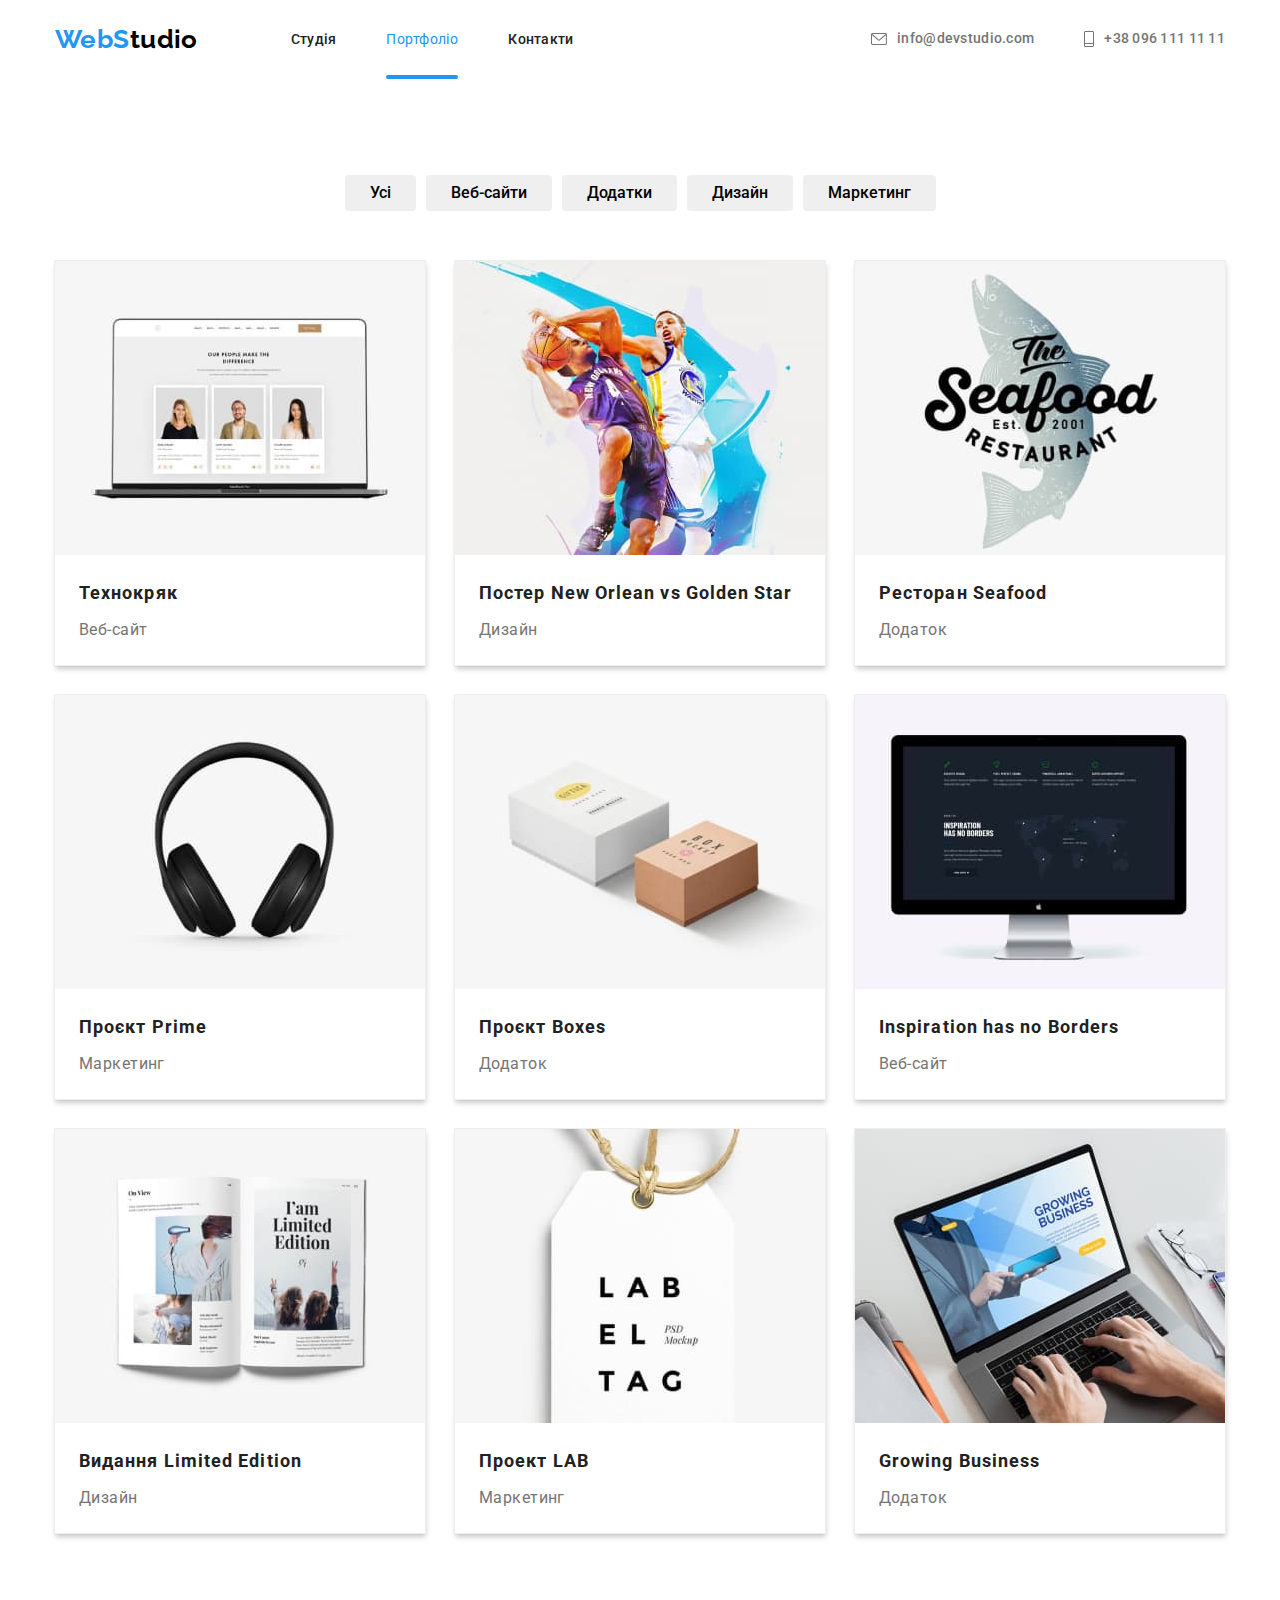
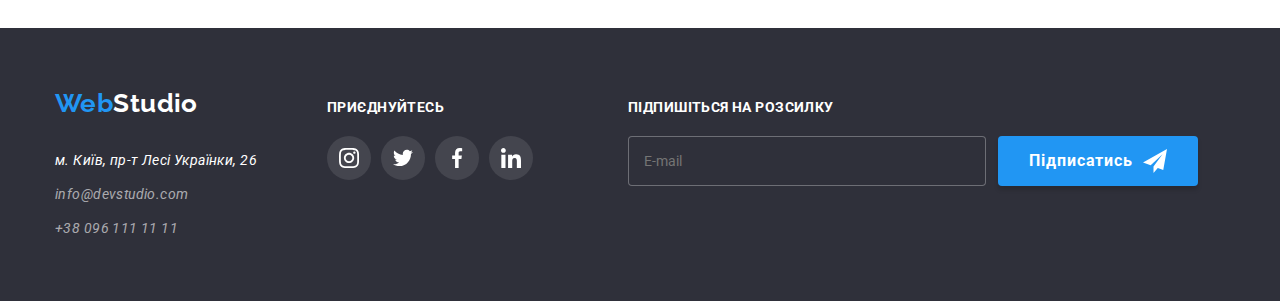
==== commit 44a67078: "before-check status" ====
--- a/portfolio.html
+++ b/portfolio.html
@@ -1,5 +1,6 @@
 <!DOCTYPE html>
 <html lang="uk">
+
 <head>
     <meta charset="UTF-8">
     <meta http-equiv="X-UA-Compatible" content="IE=edge">
@@ -7,10 +8,11 @@
     <title>Document</title>
     <link rel="preconnect" href="https://fonts.googleapis.com">
     <link rel="preconnect" href="https://fonts.gstatic.com" crossorigin>
-    <link href="https://fonts.googleapis.com/css2?family=Raleway:wght@700&family=Roboto:wght@400;500;700;900&display=swap"
+    <link
+        href="https://fonts.googleapis.com/css2?family=Raleway:wght@700&family=Roboto:wght@400;500;700;900&display=swap"
         rel="stylesheet">
     <link rel="stylesheet" href="https://cdn.jsdelivr.net/npm/modern-normalize@1.1.0/modern-normalize.min.css">
-    <link  rel="stylesheet" href="./css/main.min.css"/>
+    <link rel="stylesheet" href="./css/main.min.css" />
 </head>
 
 <body>
@@ -23,10 +25,10 @@
                 </a>
                 <ul class="nav-list">
                     <li class="nav-list__item">
-                        <a href="./index.html" class="nav-list__link nav-list__link--currant">Студія</a>
+                        <a href="./index.html" class="nav-list__link nav-list__link">Студія</a>
                     </li>
                     <li class="nav-list__item">
-                        <a href="./portfolio.html" class="nav-list__link ">Портфоліо</a>
+                        <a href="./portfolio.html" class="nav-list__link--currant ">Портфоліо</a>
                     </li>
                     <li class="nav-list__item">
                         <a href="#" class="nav-list__link">Контакти</a>
@@ -67,7 +69,7 @@
                     </li>
                     <li class="works-filters__list-item">
                         <button type="button" class="works-filters__filter">Додатки</button>
-                     </li>
+                    </li>
                     <li class="works-filters__list-item">
                         <button type="button" class="works-filters__filter">Дизайн</button>
                     </li>
@@ -75,145 +77,157 @@
                         <button type="button" class="works-filters__filter">Маркетинг</button>
                     </li>
                 </ul>
-                    <ul class="works-list">
-                        <li class="works-list__list-item" >
-                            <a href="#" target="blank" class="works-list__work">
-                                <div class="works-list__thumb">
-                                    <img src="./image/portfolio/technokryak.jpg" alt="логотип Технокряк" width="370">
-                                    <div class="works-list__overlay-paragraph">
-                                        <p class="works-list__meta">Ресурс пропонує комплексні пропозиції з різним рівнем функціоналу та сервісів. Все це дозволить відвідувачу отримати
-                                        вичерпні відомості про компанію чи приватну особу.</p>
-                                    </div>
-                                </div>
-                                <div class="works-list__text-container">
-                                    <h2 class="works-list__name">Технокряк</h2>
-                                    <p class="works-list__filter">Веб-сайт</p>
-                                </div>
-                            </a>
-                        </li>
-                        <li class="works-list__list-item">
-                            <a href="#" target="blank" class="works-list__work">
-                                <div class="works-list__thumb">
-                                    <img src="./image/portfolio/poster_no_vs_gs.jpg" alt="постер" width="370">
-                                    <div class="works-list__overlay-paragraph">
-                                        <p class="works-list__meta">Ресурс пропонує комплексні пропозиції з різним рівнем функціоналу та сервісів. Все це дозволить відвідувачу
-                                            отримати
-                                            вичерпні відомості про компанію чи приватну особу.</p>
-                                    </div>
-                                </div>
-                                <div class="works-list__text-container">
-                                    <h2 class="works-list__name">Постер New Orlean vs Golden Star</h2>
-                                    <p class="works-list__filter">Дизайн</p>
-                                </div>
-                            </a>
-                        </li>
-                        <li class="works-list__list-item">
-                            <a href="#" target="blank" class="works-list__work">
-                                <div class="works-list__thumb">
-                                    <img src="./image/portfolio/seafood.jpg" alt="логотип Seafood" width="370">
-                                    <div class="works-list__overlay-paragraph">
-                                        <p class="works-list__meta">Ресурс пропонує комплексні пропозиції з різним рівнем функціоналу та сервісів. Все це дозволить відвідувачу
-                                            отримати
-                                            вичерпні відомості про компанію чи приватну особу.</p>
-                                    </div>
-                                </div>
-                                 <div class="works-list__text-container">
-                                    <h2 class="works-list__name">Ресторан Seafood</h2>
-                                    <p class="works-list__filter">Додаток</p>
-                                </div>
-                            </a>
-                        </li>
-                        <li class="works-list__list-item">
-                         <a href="#" target="blank" class="works-list__work">
-                                <div class="works-list__thumb">
-                                    <img src="./image/portfolio/prime.jpg" alt="логотип Prime" width="370">
-                                    <div class="works-list__overlay-paragraph">
-                                        <p class="works-list__meta">Ресурс пропонує комплексні пропозиції з різним рівнем функціоналу та сервісів. Все це дозволить відвідувачу отримати
-                                        вичерпні відомості про компанію чи приватну особу.</p>
-                                    </div>                                    
-                                </div>
-                                <div class="works-list__text-container">
-                                    <h2 class="works-list__name">Проєкт Prime</h2>
-                                    <p class="works-list__filter">Маркетинг</p>
-                                </div>
-                            </a>
-                        </li>
-                        <li class="works-list__list-item">
-                            <a href="#" target="blank" class="works-list__work">
-                                <div class="works-list__thumb">
-                                    <img src="./image/portfolio/boxes.jpg" alt="логотип Prime" width="370">
-                                    <div class="works-list__overlay-paragraph">
-                                        <p class="works-list__meta">Ресурс пропонує комплексні пропозиції з різним рівнем функціоналу та сервісів. Все це дозволить відвідувачу отримати
-                                        вичерпні відомості про компанію чи приватну особу.</p>
-                                    </div>                                    
-                                </div>
-                                <div class="works-list__text-container">
-                                    <h2 class="works-list__name">Проєкт Boxes</h2>
-                                     <p class="works-list__filter">Додаток</p>
-                                </div>
-                            </a>
-                        </li>
-                        <li class="works-list__list-item">
-                            <a href="#" target="blank" class="works-list__work">
-                                <div class="works-list__thumb">
-                                    <img src="./image/portfolio/insperation.jpg" alt="логотип Inspiration has no Borders" width="370">
-                                    <div class="works-list__overlay-paragraph">
-                                        <p class="works-list__meta">Ресурс пропонує комплексні пропозиції з різним рівнем функціоналу та сервісів. Все це дозволить відвідувачу отримати
-                                        вичерпні відомості про компанію чи приватну особу.</p>
-                                    </div>                                    
-                                </div>
-                                   <div class="works-list__text-container">
-                                    <h2 class="works-list__name">Inspiration has no Borders</h2>
-                                    <p class="works-list__filter">Веб-сайт</p>
-                                </div>
-                            </a>
-                        </li>
-                        <li class="works-list__list-item">
-                            <a href="#" target="blank" class="works-list__work">
-                                <div class="works-list__thumb">
-                                    <img src="./image/portfolio/limitededitions.jpg" alt="логотип Limited Edition" width="370">
-                                    <div class="works-list__overlay-paragraph">
-                                        <p class="works-list__meta">Ресурс пропонує комплексні пропозиції з різним рівнем функціоналу та сервісів. Все це дозволить відвідувачу отримати
-                                        вичерпні відомості про компанію чи приватну особу.</p>
-                                    </div>                                    
-                                </div>
-                                <div class="works-list__text-container">
-                                    <h2 class="works-list__name">Видання Limited Edition</h2>
-                                    <p class="works-list__filter">Дизайн</p>
-                                </div>
-                            </a>
-                        </li>
-                        <li class="works-list__list-item">
-                            <a href="#" target="blank" class="works-list__work">
-                                <div class="works-list__thumb">
-                                    <img src="./image/portfolio/labeltag.jpg" alt="логотип LAB" width="370">
-                                    <div class="works-list__overlay-paragraph">
-                                        <p class="works-list__meta">Ресурс пропонує комплексні пропозиції з різним рівнем функціоналу та сервісів. Все це дозволить відвідувачу отримати
-                                        вичерпні відомості про компанію чи приватну особу.</p>
-                                    </div>                                    
-                                </div>
-                                <div class="works-list__text-container">
-                                    <h2 class="works-list__name">Проект LAB</h2>
-                                    <p class="works-list__filter">Маркетинг</p>
-                                </div>
-                            </a>
-                        </li>
-                        <li class="works-list__list-item">
-                            <a href="#" target="blank" class="works-list__work">
-                                <div class="works-list__thumb">
-                                    <img src="./image/portfolio/growingbuisness.jpg" alt="логотип Growing Business" width="370">
-                                    <div class="works-list__overlay-paragraph">
-                                        <p class="works-list__meta">Ресурс пропонує комплексні пропозиції з різним рівнем функціоналу та сервісів. Все це дозволить відвідувачу отримати
-                                        вичерпні відомості про компанію чи приватну особу.</p>
-                                    </div>                                    
-                                </div>
-                                <div class="works-list__text-container">
-                                    <h2 class="works-list__name">Growing Business</h2>
-                                    <p class="works-list__filter">Додаток </p>
-                                </div>
-                            </a>
-                        </li>
-                    </ul>
+                <ul class="works-list">
+                    <li class="works-list__item">
+                        <a href="#" target="blank" class="works-list__work">
+                            <div class="works-list__thumb">
+                                <img src="./image/portfolio/technokryak.jpg" alt="логотип Технокряк" width="370">
+                                <div class="works-list__overlay-paragraph">
+                                    <p class="works-list__meta">Ресурс пропонує комплексні пропозиції з різним рівнем
+                                        функціоналу та сервісів. Все це дозволить відвідувачу отримати
+                                        вичерпні відомості про компанію чи приватну особу.</p>
+                                </div>
+                            </div>
+                            <div class="works-list__text-container">
+                                <h2 class="works-list__name">Технокряк</h2>
+                                <p class="works-list__filter">Веб-сайт</p>
+                            </div>
+                        </a>
+                    </li>
+                    <li class="works-list__item">
+                        <a href="#" target="blank" class="works-list__work">
+                            <div class="works-list__thumb">
+                                <img src="./image/portfolio/poster_no_vs_gs.jpg" alt="постер" width="370">
+                                <div class="works-list__overlay-paragraph">
+                                    <p class="works-list__meta">Ресурс пропонує комплексні пропозиції з різним рівнем
+                                        функціоналу та сервісів. Все це дозволить відвідувачу
+                                        отримати
+                                        вичерпні відомості про компанію чи приватну особу.</p>
+                                </div>
+                            </div>
+                            <div class="works-list__text-container">
+                                <h2 class="works-list__name">Постер New Orlean vs Golden Star</h2>
+                                <p class="works-list__filter">Дизайн</p>
+                            </div>
+                        </a>
+                    </li>
+                    <li class="works-list__item">
+                        <a href="#" target="blank" class="works-list__work">
+                            <div class="works-list__thumb">
+                                <img src="./image/portfolio/seafood.jpg" alt="логотип Seafood" width="370">
+                                <div class="works-list__overlay-paragraph">
+                                    <p class="works-list__meta">Ресурс пропонує комплексні пропозиції з різним рівнем
+                                        функціоналу та сервісів. Все це дозволить відвідувачу
+                                        отримати
+                                        вичерпні відомості про компанію чи приватну особу.</p>
+                                </div>
+                            </div>
+                            <div class="works-list__text-container">
+                                <h2 class="works-list__name">Ресторан Seafood</h2>
+                                <p class="works-list__filter">Додаток</p>
+                            </div>
+                        </a>
+                    </li>
+                    <li class="works-list__item">
+                        <a href="#" target="blank" class="works-list__work">
+                            <div class="works-list__thumb">
+                                <img src="./image/portfolio/prime.jpg" alt="логотип Prime" width="370">
+                                <div class="works-list__overlay-paragraph">
+                                    <p class="works-list__meta">Ресурс пропонує комплексні пропозиції з різним рівнем
+                                        функціоналу та сервісів. Все це дозволить відвідувачу отримати
+                                        вичерпні відомості про компанію чи приватну особу.</p>
+                                </div>
+                            </div>
+                            <div class="works-list__text-container">
+                                <h2 class="works-list__name">Проєкт Prime</h2>
+                                <p class="works-list__filter">Маркетинг</p>
+                            </div>
+                        </a>
+                    </li>
+                    <li class="works-list__item">
+                        <a href="#" target="blank" class="works-list__work">
+                            <div class="works-list__thumb">
+                                <img src="./image/portfolio/boxes.jpg" alt="логотип Prime" width="370">
+                                <div class="works-list__overlay-paragraph">
+                                    <p class="works-list__meta">Ресурс пропонує комплексні пропозиції з різним рівнем
+                                        функціоналу та сервісів. Все це дозволить відвідувачу отримати
+                                        вичерпні відомості про компанію чи приватну особу.</p>
+                                </div>
+                            </div>
+                            <div class="works-list__text-container">
+                                <h2 class="works-list__name">Проєкт Boxes</h2>
+                                <p class="works-list__filter">Додаток</p>
+                            </div>
+                        </a>
+                    </li>
+                    <li class="works-list__item">
+                        <a href="#" target="blank" class="works-list__work">
+                            <div class="works-list__thumb">
+                                <img src="./image/portfolio/insperation.jpg" alt="логотип Inspiration has no Borders"
+                                    width="370">
+                                <div class="works-list__overlay-paragraph">
+                                    <p class="works-list__meta">Ресурс пропонує комплексні пропозиції з різним рівнем
+                                        функціоналу та сервісів. Все це дозволить відвідувачу отримати
+                                        вичерпні відомості про компанію чи приватну особу.</p>
+                                </div>
+                            </div>
+                            <div class="works-list__text-container">
+                                <h2 class="works-list__name">Inspiration has no Borders</h2>
+                                <p class="works-list__filter">Веб-сайт</p>
+                            </div>
+                        </a>
+                    </li>
+                    <li class="works-list__item">
+                        <a href="#" target="blank" class="works-list__work">
+                            <div class="works-list__thumb">
+                                <img src="./image/portfolio/limitededitions.jpg" alt="логотип Limited Edition"
+                                    width="370">
+                                <div class="works-list__overlay-paragraph">
+                                    <p class="works-list__meta">Ресурс пропонує комплексні пропозиції з різним рівнем
+                                        функціоналу та сервісів. Все це дозволить відвідувачу отримати
+                                        вичерпні відомості про компанію чи приватну особу.</p>
+                                </div>
+                            </div>
+                            <div class="works-list__text-container">
+                                <h2 class="works-list__name">Видання Limited Edition</h2>
+                                <p class="works-list__filter">Дизайн</p>
+                            </div>
+                        </a>
+                    </li>
+                    <li class="works-list__item">
+                        <a href="#" target="blank" class="works-list__work">
+                            <div class="works-list__thumb">
+                                <img src="./image/portfolio/labeltag.jpg" alt="логотип LAB" width="370">
+                                <div class="works-list__overlay-paragraph">
+                                    <p class="works-list__meta">Ресурс пропонує комплексні пропозиції з різним рівнем
+                                        функціоналу та сервісів. Все це дозволить відвідувачу отримати
+                                        вичерпні відомості про компанію чи приватну особу.</p>
+                                </div>
+                            </div>
+                            <div class="works-list__text-container">
+                                <h2 class="works-list__name">Проект LAB</h2>
+                                <p class="works-list__filter">Маркетинг</p>
+                            </div>
+                        </a>
+                    </li>
+                    <li class="works-list__item">
+                        <a href="#" target="blank" class="works-list__work">
+                            <div class="works-list__thumb">
+                                <img src="./image/portfolio/growingbuisness.jpg" alt="логотип Growing Business"
+                                    width="370">
+                                <div class="works-list__overlay-paragraph">
+                                    <p class="works-list__meta">Ресурс пропонує комплексні пропозиції з різним рівнем
+                                        функціоналу та сервісів. Все це дозволить відвідувачу отримати
+                                        вичерпні відомості про компанію чи приватну особу.</p>
+                                </div>
+                            </div>
+                            <div class="works-list__text-container">
+                                <h2 class="works-list__name">Growing Business</h2>
+                                <p class="works-list__filter">Додаток </p>
+                            </div>
+                        </a>
+                    </li>
+                </ul>
             </div>
         </section>
     </main>
@@ -226,13 +240,14 @@
                 <address>
                     <ul class="address-list">
                         <li class="address-list__item">
-                            <a href="https://goo.gl/maps/CPtrU1FHBa2aNyZL9" target="_blank" rel="noopener noreferrer nofollow"
-                                class="address-list__address-link">
+                            <a href="https://goo.gl/maps/CPtrU1FHBa2aNyZL9" target="_blank"
+                                rel="noopener noreferrer nofollow" class="address-list__address-link">
                                 м. Київ, пр-т Лесі Українки, 26
                             </a>
                         </li>
                         <li class="address-list__item">
-                            <a href="mailto:info@devstudio.com" class="address-list__contact-link">info@devstudio.com</a>
+                            <a href="mailto:info@devstudio.com"
+                                class="address-list__contact-link">info@devstudio.com</a>
                         </li>
                         <li class="address-list__item">
                             <a href="tel:380961111111" class="address-list__contact-link">+38 096 111 11 11</a>
@@ -283,10 +298,10 @@
                             <use href="./image/icons.svg#icon-send"></use>
                         </svg>
                     </button>
-        
                 </form>
             </div>
         </div>
     </footer>
 </body>
+
 </html>--- a/css/main.min.css
+++ b/css/main.min.css
@@ -1 +1 @@
-.visually-hidden{position:absolute;white-space:nowrap;width:1px;height:1px;overflow:hidden;border:0;padding:0;clip:rect(0 0 0 0);-webkit-clip-path:inset(50%);clip-path:inset(50%);margin:-1px}.clients-section__heading,.team-section__heading,.worksphere-section__heading{font-size:36px;line-height:1.17;text-align:center;margin-bottom:50px;margin-top:0}html{box-sizing:border-box}*,*::before,*::after{box-sizing:inherit}body{color:var(--primary-text-color);background-color:var(--primary-white-color);font-family:Roboto,sans-serif;letter-spacing:.03em;font-size:14px}img{display:block;max-width:100%;height:auto}p{padding:0;margin:0}h1,h2,h3,h4,h5,h5{padding:0;margin:0}ul{list-style:none;margin:0;padding:0}.container{width:1200px;margin-left:auto;margin-right:auto;padding-right:15px;padding-left:15px}.logo{font-family:Raleway,sans-serif;color:#2196f3;font-weight:700;font-size:26px;line-height:1.19;text-decoration:none}.logo-part{color:#000}.logo-part--inverse{color:#fff}.header__logo{margin-right:93px}.footer__logo{margin-bottom:30px;display:inline-block}.button{cursor:pointer;color:#fff;background-color:#2196f3;border:rgba(0,0,0,0);border-radius:4px;font-weight:700;font-size:16px;line-height:1.88;letter-spacing:.06em}.social-networks{display:flex;gap:10px}.social-networks__item{display:block;border-radius:50%;box-shadow:none;margin-bottom:0}.social-networks__link{display:flex;align-items:center;justify-content:center;height:44px;width:44px;border-radius:50%}.social-networks__link:hover,.social-networks__link:focus{background-color:#2196f3}.social-networks__icon{width:20px;height:20px}.hero{background-color:#c4c4c4;background-image:linear-gradient(rgba(47, 48, 58, 0.4), rgba(47, 48, 58, 0.4)),url(../image/hero-background.jpg);background-repeat:no-repeat;background-position:center;background-size:cover;height:600px;max-width:1600px;margin-right:auto;margin-left:auto;padding-top:200px;padding-bottom:200px}.hero__heading{color:#fff;text-align:center;text-transform:uppercase;font-weight:900;font-size:44px;line-height:1.36;letter-spacing:.06em;width:695px;margin-top:0;margin-bottom:30px;margin-left:auto;margin-right:auto}.hero__button{min-width:215px;min-height:50px;display:flex;border:rgba(0,0,0,0);margin-left:auto;margin-right:auto;border-radius:4px;padding:10px 32px;transition:background-color 250ms cubic-bezier(0.4, 0, 0.2, 1)}.hero__button:hover,.hero__button:focus{background-color:#188ce8}.feature-section{padding-top:95px;padding-bottom:95px}.feature-list{display:flex;gap:30px}.feature-list__item{width:270px}.feature-list__icon-container{width:270px;height:120px;background-color:#f5f4fa;display:flex;align-items:center;justify-content:center;margin-bottom:30px}.feature-list__icon{width:70px;height:70px}.feature-list__heading{text-transform:uppercase;line-height:1.14;margin-bottom:10px}.feature-list__paragraph{color:#757575;line-height:1.71}.worksphere-section{padding-bottom:95px}.worksphere-list{display:flex;gap:30px}.worksphere-list__thumb{position:relative;width:100%;height:100%}.worksphere-list__overlay-heading{position:absolute;bottom:0;left:0;padding-top:27px;padding-bottom:27px;width:100%;height:70px;background:rgba(47,48,58,.8)}.worksphere-list__overlay-heading{margin:0;text-align:center;color:#fff;text-transform:uppercase;font-weight:700;line-height:1.14}.team-section{background-color:#f5f4fa;padding-top:95px;padding-bottom:95px}.team-list{display:flex;gap:30px}.team-list__item{background-color:#fff;box-shadow:0px 1px 3px rgba(0,0,0,.12),0px 1px 1px rgba(0,0,0,.14),0px 2px 1px rgba(0,0,0,.2)}.team-list__text-container{padding:30px 32px}.team-list__teamate{font-weight:500;font-size:16px;line-height:1.18;text-align:center;margin:0 0 10px 0}.team-list__teammate-position{color:var(--secondary-text-color);font-size:16px;line-height:1.18;text-align:center;margin:0 0 16px 0}.team-networks{fill:#afb1b8;transition:background 250ms cubic-bezier(0.4, 0, 0.2, 1)}.team-networks__icon{transition:fill 250ms cubic-bezier(0.4, 0, 0.2, 1)}.team-networks:hover,.team-networks:focus{background-color:#2196f3;fill:#fff}.clients-section{padding-top:95px;padding-bottom:95px}.clients-list{display:flex;gap:30px}.clients-list__link{justify-content:center;align-items:center;display:flex;fill:#afb1b8;width:170px;height:92px;border:1px solid #afb1b8;border-radius:4px;transition:border-color 250ms cubic-bezier(0.4, 0, 0.2, 1)}.clients-list__icon{color:currentColor;height:60px;width:106px;transition:fill 250ms cubic-bezier(0.4, 0, 0.2, 1)}.clients-list__link:hover,.clients-list__link:focus{border-color:#2196f3;fill:#2196f3}.backdrop{top:0;bottom:0;left:0;right:0;position:fixed;z-index:1;background-color:rgba(0,0,0,.2);transition:opacity 250ms cubic-bezier(0.4, 0, 0.2, 1)}.modal{position:absolute;top:50%;left:50%;right:50%;bottom:50%;transform:translate(-50%, -50%) scale(1);width:530px;min-height:600px;padding:40px;box-shadow:0px 1px 3px rgba(0,0,0,.12),0px 1px 1px rgba(0,0,0,.14),0px 2px 1px rgba(0,0,0,.2);border-radius:4px;background-color:#fff;transition:transform 400ms cubic-bezier(0.4, 0, 0.2, 1)}.modal__heading{margin:0 0 12px 0;text-align:center;font-weight:700;font-size:20px;line-height:1.15;letter-spacing:.03em}.backdrop.is-hidden{opacity:0;pointer-events:none;transition:opacity 250ms cubic-bezier(0.4, 0, 0.2, 1)}.backdrop.is-hidden .modal{pointer-events:none;transform:translate(-50%, 0%) scale(1.2);transition:transform 400ms cubic-bezier(0.4, 0, 0.2, 1);pointer-events:none}.modal-form{width:100%}.modal-form__reg-label{color:#757575;font-weight:400;font-size:12px;line-height:1.16;letter-spacing:.01em}.modal-form__reg-field{display:block;margin-bottom:10px}.modal-form__input{width:100%;padding-left:30px;padding-top:12px;padding-bottom:12px;border:1px solid rgba(33,33,33,.2);border-radius:4px;transition:border-color 250ms cubic-bezier(0.4, 0, 0.2, 1);font-weight:400;font-size:12px;line-height:1.16;letter-spacing:.01em}.modal-form__input-container{position:relative;margin-top:4px}.modal-form__icon{position:absolute;left:12px;top:11px;width:18px;height:18px;transition:fill 250ms cubic-bezier(0.4, 0, 0.2, 1)}.modal-form__commentary-area{display:block;margin-bottom:20px;color:#757575;font-weight:400;font-size:12px;line-height:1.16;letter-spacing:.01em}.modal-form__commentary{padding:12px 16px;margin-top:4px;resize:none;width:100%;height:120px;border:1px solid rgba(33,33,33,.2);border-radius:4px;transition:border-color 250ms cubic-bezier(0.4, 0, 0.2, 1)}.modal-form__commentary:focus,.modal-form__input:focus{border-color:#2196f3;outline:none}.modal-form__input:focus+.modal-form__icon{fill:#2196f3}.modal-form__checkbox-container{position:relative;display:flex;align-items:center;padding-left:14px}.modal-form__icon-checkbox{position:absolute;left:13px;pointer-events:none;width:16px;height:15px}.modal-form__fake-checkbox--checked{background-color:#2196f3;opacity:0}.modal-form__fake-checkbox--focus{opacity:0}.modal-form__true-checkbox:focus~.modal-form__fake-checkbox{opacity:0}.modal-form__true-checkbox:focus~.modal-form__fake-checkbox--focus{opacity:1}.modal-form__true-checkbox:checked~.modal-form__fake-checkbox--focus{opacity:0}.modal-form__true-checkbox:checked~.modal-form__fake-checkbox--checked{opacity:1}.modal-form__true-checkbox:checked~.modal-form__fake-checkbox{opacity:0}.modal-form__agreement-label{padding-left:23px;font-weight:400;font-size:14px;line-height:1.71;letter-spacing:.03em}.modal-form__agreement-link{color:#2196f3;font-weight:400;line-height:1.71;margin-left:4px}.modal-form__close-button{position:absolute;top:8px;right:8px;display:flex;align-items:center;justify-content:center;border:1px solid rgba(0,0,0,.1);border-radius:50%;width:30px;height:30px;background-color:#fff;transition:fill 250ms cubic-bezier(0.4, 0, 0.2, 1)}.modal-form__close-button:hover{fill:#2196f3;cursor:pointer}.modal-form__submit-button{display:block;margin-top:30px;margin-right:auto;margin-left:auto;min-width:200px;box-shadow:0px 4px 4px rgba(0,0,0,.15);padding:10px 52px;transition:background-color 250ms cubic-bezier(0.4, 0, 0.2, 1)}header{border-bottom:1px solid var(--border-color);align-items:center;padding-top:24px;padding-bottom:25px}.header__container{display:flex}.site-nav,.nav-list,.nav-contacts{display:flex;align-items:center}.nav-list__item{margin-right:50px}.nav-list__item:last-child{margin-right:0}.nav-list__link{height:100%;text-decoration:none;color:#212121;font-weight:500;line-height:1.14;letter-spacing:.02em;transition:color 250ms cubic-bezier(0.4, 0, 0.2, 1)}.nav-list__link:hover,.nav-list__link:focus{color:#2196f3}.nav-list__link--currant{position:relative;color:#2196f3}.nav-list__link--currant::after{position:absolute;content:"";width:100%;height:4px;border-radius:2px;background-color:#2196f3;bottom:-33px;left:0}.nav-contacts{margin:0 0 0 auto}.nav-contacts__item{margin-right:50px}.nav-contacts__item:last-child{margin-right:0}.nav-contacts__link{display:flex;align-items:center;text-decoration:none;color:#757575;font-weight:500;line-height:1.14;letter-spacing:.02em;transition:color 250ms cubic-bezier(0.4, 0, 0.2, 1)}.nav-contacts__icon{fill:currentColor;margin-right:10px}.nav-contacts__contact-icon--envelope{width:16px;height:12px}.nav-contacts__contact-icon--vector{width:10px;height:16px}.nav-contacts__link:hover,.nav-contacts__link:focus,.nav-contacts__icon:hover,.nav-contacts__icon:focus{color:#2196f3}footer{background-color:#2f303a;padding-top:60px;padding-bottom:60px}.footer__container{display:flex;align-items:baseline}.address-list__item{margin-bottom:10px}.address-list__item:last-child{margin-bottom:0}.address-list__address-link{text-decoration:none;color:#fff;line-height:1.71;transition:color 250ms cubic-bezier(0.4, 0, 0.2, 1)}.address-list__contact-link{text-decoration:none;color:rgba(255,255,255,.6);text-decoration:none;line-height:1.71;transition:color 250ms cubic-bezier(0.4, 0, 0.2, 1)}.address-list__contact-link:hover,.address-list__contact-link:focus{color:#2196f3}.social-links-container{margin-left:70px}.footer-networks{background-color:rgba(255,255,255,.1);fill:#fff;transition:background 250ms cubic-bezier(0.4, 0, 0.2, 1)}.social-link-label{margin-bottom:20px;color:#fff;font-weight:700;font-size:14px;text-transform:uppercase;line-height:1.14}.footer-form{margin-left:95px}.footer-form__body{width:570px;display:flex}.footer-form__label{margin-bottom:20px;color:#fff;font-weight:700;line-height:1.14;text-transform:uppercase}.footer-form__input{display:block;background-color:#2f303a;padding:15px;width:358px;border:1px solid rgba(255,255,255,.3);border-radius:4px}.footer-form__submit-button{display:flex;align-items:center;justify-content:center;padding:10px 28px;min-width:200px;margin-left:12px;border:0;border-radius:4px;box-shadow:0px 4px 4px rgba(0,0,0,.15);font-weight:700;font-size:16px;line-height:1.88;letter-spacing:.06em;fill:var(--primary-white-color)}.footer-form__button-icon{margin-left:10px;width:24px;height:24px}/*# sourceMappingURL=main.min.css.map */+.visually-hidden{position:absolute;white-space:nowrap;width:1px;height:1px;overflow:hidden;border:0;padding:0;clip:rect(0 0 0 0);-webkit-clip-path:inset(50%);clip-path:inset(50%);margin:-1px}.clients-section__heading,.team-section__heading,.worksphere-section__heading{font-size:36px;line-height:1.17;text-align:center;margin-bottom:50px;margin-top:0}html{box-sizing:border-box}*,*::before,*::after{box-sizing:inherit}body{color:var(--primary-text-color);background-color:var(--primary-white-color);font-family:Roboto,sans-serif;letter-spacing:.03em;font-size:14px}img{display:block;max-width:100%;height:auto}p{padding:0;margin:0}h1,h2,h3,h4,h5,h5{padding:0;margin:0}ul{list-style:none;margin:0;padding:0}.container{width:1200px;margin-left:auto;margin-right:auto;padding-right:15px;padding-left:15px}.logo{font-family:Raleway,sans-serif;color:#2196f3;font-weight:700;font-size:26px;line-height:1.19;text-decoration:none}.logo-part{color:#000}.logo-part--inverse{color:#fff}.header__logo{margin-right:93px}.footer__logo{margin-bottom:30px;display:inline-block}.button{cursor:pointer;color:#fff;background-color:#2196f3;border:rgba(0,0,0,0);border-radius:4px;font-weight:700;font-size:16px;line-height:1.88;letter-spacing:.06em}.social-networks{display:flex;gap:10px}.social-networks__item{display:block;border-radius:50%;box-shadow:none;margin-bottom:0}.social-networks__link{display:flex;align-items:center;justify-content:center;height:44px;width:44px;border-radius:50%}.social-networks__link:hover,.social-networks__link:focus{background-color:#2196f3}.social-networks__icon{width:20px;height:20px}.hero{background-color:#c4c4c4;background-image:linear-gradient(rgba(47, 48, 58, 0.4), rgba(47, 48, 58, 0.4)),url(../image/hero-background.jpg);background-repeat:no-repeat;background-position:center;background-size:cover;height:600px;max-width:1600px;margin-right:auto;margin-left:auto;padding-top:200px;padding-bottom:200px}.hero__heading{color:#fff;text-align:center;text-transform:uppercase;font-weight:900;font-size:44px;line-height:1.36;letter-spacing:.06em;width:695px;margin-top:0;margin-bottom:30px;margin-left:auto;margin-right:auto}.hero__button{min-width:215px;min-height:50px;display:flex;border:rgba(0,0,0,0);margin-left:auto;margin-right:auto;border-radius:4px;padding:10px 32px;transition:background-color 250ms cubic-bezier(0.4, 0, 0.2, 1)}.hero__button:hover,.hero__button:focus{background-color:#188ce8}.feature-section{padding-top:95px;padding-bottom:95px}.feature-list{display:flex;gap:30px}.feature-list__item{width:270px}.feature-list__icon-container{width:270px;height:120px;background-color:#f5f4fa;display:flex;align-items:center;justify-content:center;margin-bottom:30px}.feature-list__icon{width:70px;height:70px}.feature-list__heading{text-transform:uppercase;line-height:1.14;margin-bottom:10px}.feature-list__paragraph{color:#757575;line-height:1.71}.worksphere-section{padding-bottom:95px}.worksphere-list{display:flex;gap:30px}.worksphere-list__thumb{position:relative;width:100%;height:100%}.worksphere-list__overlay-heading{position:absolute;bottom:0;left:0;padding-top:27px;padding-bottom:27px;width:100%;height:70px;background:rgba(47,48,58,.8)}.worksphere-list__overlay-heading{margin:0;text-align:center;color:#fff;text-transform:uppercase;font-weight:700;line-height:1.14}.team-section{background-color:#f5f4fa;padding-top:95px;padding-bottom:95px}.team-list{display:flex;gap:30px}.team-list__item{background-color:#fff;box-shadow:0px 1px 3px rgba(0,0,0,.12),0px 1px 1px rgba(0,0,0,.14),0px 2px 1px rgba(0,0,0,.2)}.team-list__text-container{padding:30px 32px}.team-list__teammate{font-weight:500;font-size:16px;line-height:1.18;text-align:center;margin:0 0 10px 0}.team-list__teammate-position{color:#757575;font-size:16px;line-height:1.18;text-align:center;margin:0 0 16px 0}.team-networks{fill:#afb1b8;transition:background 250ms cubic-bezier(0.4, 0, 0.2, 1)}.team-networks__icon{transition:fill 250ms cubic-bezier(0.4, 0, 0.2, 1)}.team-networks:hover,.team-networks:focus{background-color:#2196f3;fill:#fff}.clients-section{padding-top:95px;padding-bottom:95px}.clients-list{display:flex;gap:30px}.clients-list__link{justify-content:center;align-items:center;display:flex;fill:#afb1b8;width:170px;height:92px;border:1px solid #afb1b8;border-radius:4px;transition:border-color 250ms cubic-bezier(0.4, 0, 0.2, 1)}.clients-list__icon{color:currentColor;height:60px;width:106px;transition:fill 250ms cubic-bezier(0.4, 0, 0.2, 1)}.clients-list__link:hover,.clients-list__link:focus{border-color:#2196f3;fill:#2196f3}.works-section{margin-top:95px;margin-bottom:95px}.works-filters{display:flex;gap:10px;align-items:center;justify-content:center;margin-bottom:50px}.works-filters__filter{padding:5px 25px;border:rgba(0,0,0,0);border-radius:4px;background-color:.works-filters__filter secondary-white-color;font-family:inherit;text-align:center;cursor:pointer;font-weight:500;font-size:16px;line-height:1.63;transition:background 250ms cubic-bezier(0.4, 0, 0.2, 1),color 250ms cubic-bezier(0.4, 0, 0.2, 1),box-shadow 250ms cubic-bezier(0.4, 0, 0.2, 1)}.works-filters__filter:focus,.works-filters__filter:hover{background-color:#2196f3;color:#fff;box-shadow:0px 3px 1px rgba(0,0,0,.1),0px 1px 2px rgba(0,0,0,.08),0px 2px 2px rgba(0,0,0,.12)}.works-list{display:flex;flex-wrap:wrap;gap:30px}.works-list__item{background-color:#fff;outline:1px solid #eee;display:inline-block}.works-list__item{box-shadow:0px 1px 1px rgba(0,0,0,.12),0px 4px 4px rgba(0,0,0,.06),1px 4px 6px rgba(0,0,0,.16)}.works-list__work{transition:box-shadow 250ms cubic-bezier(0.4, 0, 0.2, 1);text-decoration:none;color:#757575}.works-list__text-container{padding:20px 24px}.works-list__name{color:#212121;font-size:18px;line-height:2;letter-spacing:.06em;margin:0 0 4px 0}.works-list__filter{font-size:16px;line-height:1.88;margin:0}.works-list__thumb{overflow:hidden;position:relative;width:100%}.works-list__overlay-paragraph{position:absolute;top:0;left:0;padding:63px 24px;transform:translateY(100%);width:100%;height:100%;background-color:rgba(33,150,243,.9);transition:transform 250ms cubic-bezier(0.4, 0, 0.2, 1)}.works-list__work:hover .works-list__overlay-paragraph,.works-list__work:focus .works-list__overlay-paragraph{position:absolute;top:0;transform:translateY(0)}.works-list__meta{color:#fff;font-weight:400;font-size:18px;line-height:28px}.backdrop{top:0;bottom:0;left:0;right:0;position:fixed;z-index:1;background-color:rgba(0,0,0,.2);transition:opacity 250ms cubic-bezier(0.4, 0, 0.2, 1)}.modal{position:absolute;top:50%;left:50%;right:50%;bottom:50%;transform:translate(-50%, -50%) scale(1);width:530px;min-height:600px;padding:40px;box-shadow:0px 1px 3px rgba(0,0,0,.12),0px 1px 1px rgba(0,0,0,.14),0px 2px 1px rgba(0,0,0,.2);border-radius:4px;background-color:#fff;transition:transform 400ms cubic-bezier(0.4, 0, 0.2, 1)}.modal__heading{margin:0 0 12px 0;text-align:center;font-weight:700;font-size:20px;line-height:1.15;letter-spacing:.03em}.backdrop.is-hidden{opacity:0;pointer-events:none;transition:opacity 250ms cubic-bezier(0.4, 0, 0.2, 1)}.backdrop.is-hidden .modal{pointer-events:none;transform:translate(-50%, 0%) scale(1.2);transition:transform 400ms cubic-bezier(0.4, 0, 0.2, 1);pointer-events:none}.modal-form{width:100%}.modal-form__reg-label{color:#757575;font-weight:400;font-size:12px;line-height:1.16;letter-spacing:.01em}.modal-form__reg-field{display:block;margin-bottom:10px}.modal-form__input{width:100%;padding-left:30px;padding-top:12px;padding-bottom:12px;border:1px solid rgba(33,33,33,.2);border-radius:4px;transition:border-color 250ms cubic-bezier(0.4, 0, 0.2, 1);font-weight:400;font-size:12px;line-height:1.16;letter-spacing:.01em}.modal-form__input-container{position:relative;margin-top:4px}.modal-form__icon{position:absolute;left:12px;top:11px;width:18px;height:18px;transition:fill 250ms cubic-bezier(0.4, 0, 0.2, 1)}.modal-form__commentary-area{display:block;margin-bottom:20px;color:#757575;font-weight:400;font-size:12px;line-height:1.16;letter-spacing:.01em}.modal-form__commentary{padding:12px 16px;margin-top:4px;resize:none;width:100%;height:120px;border:1px solid rgba(33,33,33,.2);border-radius:4px;transition:border-color 250ms cubic-bezier(0.4, 0, 0.2, 1)}.modal-form__commentary:focus,.modal-form__input:focus{border-color:#2196f3;outline:none}.modal-form__input:focus+.modal-form__icon{fill:#2196f3}.modal-form__checkbox-container{position:relative;display:flex;align-items:center;padding-left:14px}.modal-form__icon-checkbox{position:absolute;left:13px;pointer-events:none;width:16px;height:15px}.modal-form__fake-checkbox--checked{background-color:#2196f3;opacity:0}.modal-form__fake-checkbox--focus{opacity:0}.modal-form__true-checkbox:focus~.modal-form__fake-checkbox{opacity:0}.modal-form__true-checkbox:focus~.modal-form__fake-checkbox--focus{opacity:1}.modal-form__true-checkbox:checked~.modal-form__fake-checkbox--focus{opacity:0}.modal-form__true-checkbox:checked~.modal-form__fake-checkbox--checked{opacity:1}.modal-form__true-checkbox:checked~.modal-form__fake-checkbox{opacity:0}.modal-form__agreement-label{padding-left:23px;font-weight:400;font-size:14px;line-height:1.71;letter-spacing:.03em}.modal-form__agreement-link{color:#2196f3;font-weight:400;line-height:1.71;margin-left:4px}.modal-form__close-button{position:absolute;top:8px;right:8px;display:flex;align-items:center;justify-content:center;border:1px solid rgba(0,0,0,.1);border-radius:50%;width:30px;height:30px;background-color:#fff;transition:fill 250ms cubic-bezier(0.4, 0, 0.2, 1)}.modal-form__close-button:hover{fill:#2196f3;cursor:pointer}.modal-form__submit-button{display:block;margin-top:30px;margin-right:auto;margin-left:auto;min-width:200px;box-shadow:0px 4px 4px rgba(0,0,0,.15);padding:10px 52px;transition:background-color 250ms cubic-bezier(0.4, 0, 0.2, 1)}header{border-bottom:1px solid var(--border-color);align-items:center;padding-top:24px;padding-bottom:25px}.header__container{display:flex}.site-nav,.nav-list,.nav-contacts{display:flex;align-items:center}.nav-list__item{margin-right:50px}.nav-list__item:last-child{margin-right:0}.nav-list__link{height:100%;text-decoration:none;color:#212121;font-weight:500;line-height:1.14;letter-spacing:.02em;transition:color 250ms cubic-bezier(0.4, 0, 0.2, 1)}.nav-list__link:hover,.nav-list__link:focus{color:#2196f3}.nav-list__link--currant{position:relative;text-decoration:none;color:#2196f3}.nav-list__link--currant::after{position:absolute;content:"";width:100%;height:4px;border-radius:2px;background-color:#2196f3;bottom:-32px;left:0}.nav-contacts{margin:0 0 0 auto}.nav-contacts__item{margin-right:50px}.nav-contacts__item:last-child{margin-right:0}.nav-contacts__link{display:flex;align-items:center;text-decoration:none;color:#757575;font-weight:500;line-height:1.14;letter-spacing:.02em;transition:color 250ms cubic-bezier(0.4, 0, 0.2, 1)}.nav-contacts__icon{fill:currentColor;margin-right:10px}.nav-contacts__contact-icon--envelope{width:16px;height:12px}.nav-contacts__contact-icon--vector{width:10px;height:16px}.nav-contacts__link:hover,.nav-contacts__link:focus,.nav-contacts__icon:hover,.nav-contacts__icon:focus{color:#2196f3}footer{background-color:#2f303a;padding-top:60px;padding-bottom:60px}.footer__container{display:flex;align-items:baseline}.address-list__item{margin-bottom:10px}.address-list__item:last-child{margin-bottom:0}.address-list__address-link{text-decoration:none;color:#fff;line-height:1.71;transition:color 250ms cubic-bezier(0.4, 0, 0.2, 1)}.address-list__contact-link{text-decoration:none;color:rgba(255,255,255,.6);text-decoration:none;line-height:1.71;transition:color 250ms cubic-bezier(0.4, 0, 0.2, 1)}.address-list__contact-link:hover,.address-list__contact-link:focus{color:#2196f3}.social-links-container{margin-left:70px}.footer-networks{background-color:rgba(255,255,255,.1);fill:#fff;transition:background 250ms cubic-bezier(0.4, 0, 0.2, 1)}.social-link-label{margin-bottom:20px;color:#fff;font-weight:700;font-size:14px;text-transform:uppercase;line-height:1.14}.footer-form{margin-left:95px}.footer-form__body{width:570px;display:flex}.footer-form__label{margin-bottom:20px;color:#fff;font-weight:700;line-height:1.14;text-transform:uppercase}.footer-form__input{display:block;background-color:#2f303a;padding:15px;width:358px;border:1px solid rgba(255,255,255,.3);border-radius:4px}.footer-form__submit-button{display:flex;align-items:center;justify-content:center;padding:10px 28px;min-width:200px;margin-left:12px;border:0;border-radius:4px;box-shadow:0px 4px 4px rgba(0,0,0,.15);font-weight:700;font-size:16px;line-height:1.88;letter-spacing:.06em;fill:var(--primary-white-color)}.footer-form__button-icon{margin-left:10px;width:24px;height:24px}/*# sourceMappingURL=main.min.css.map */